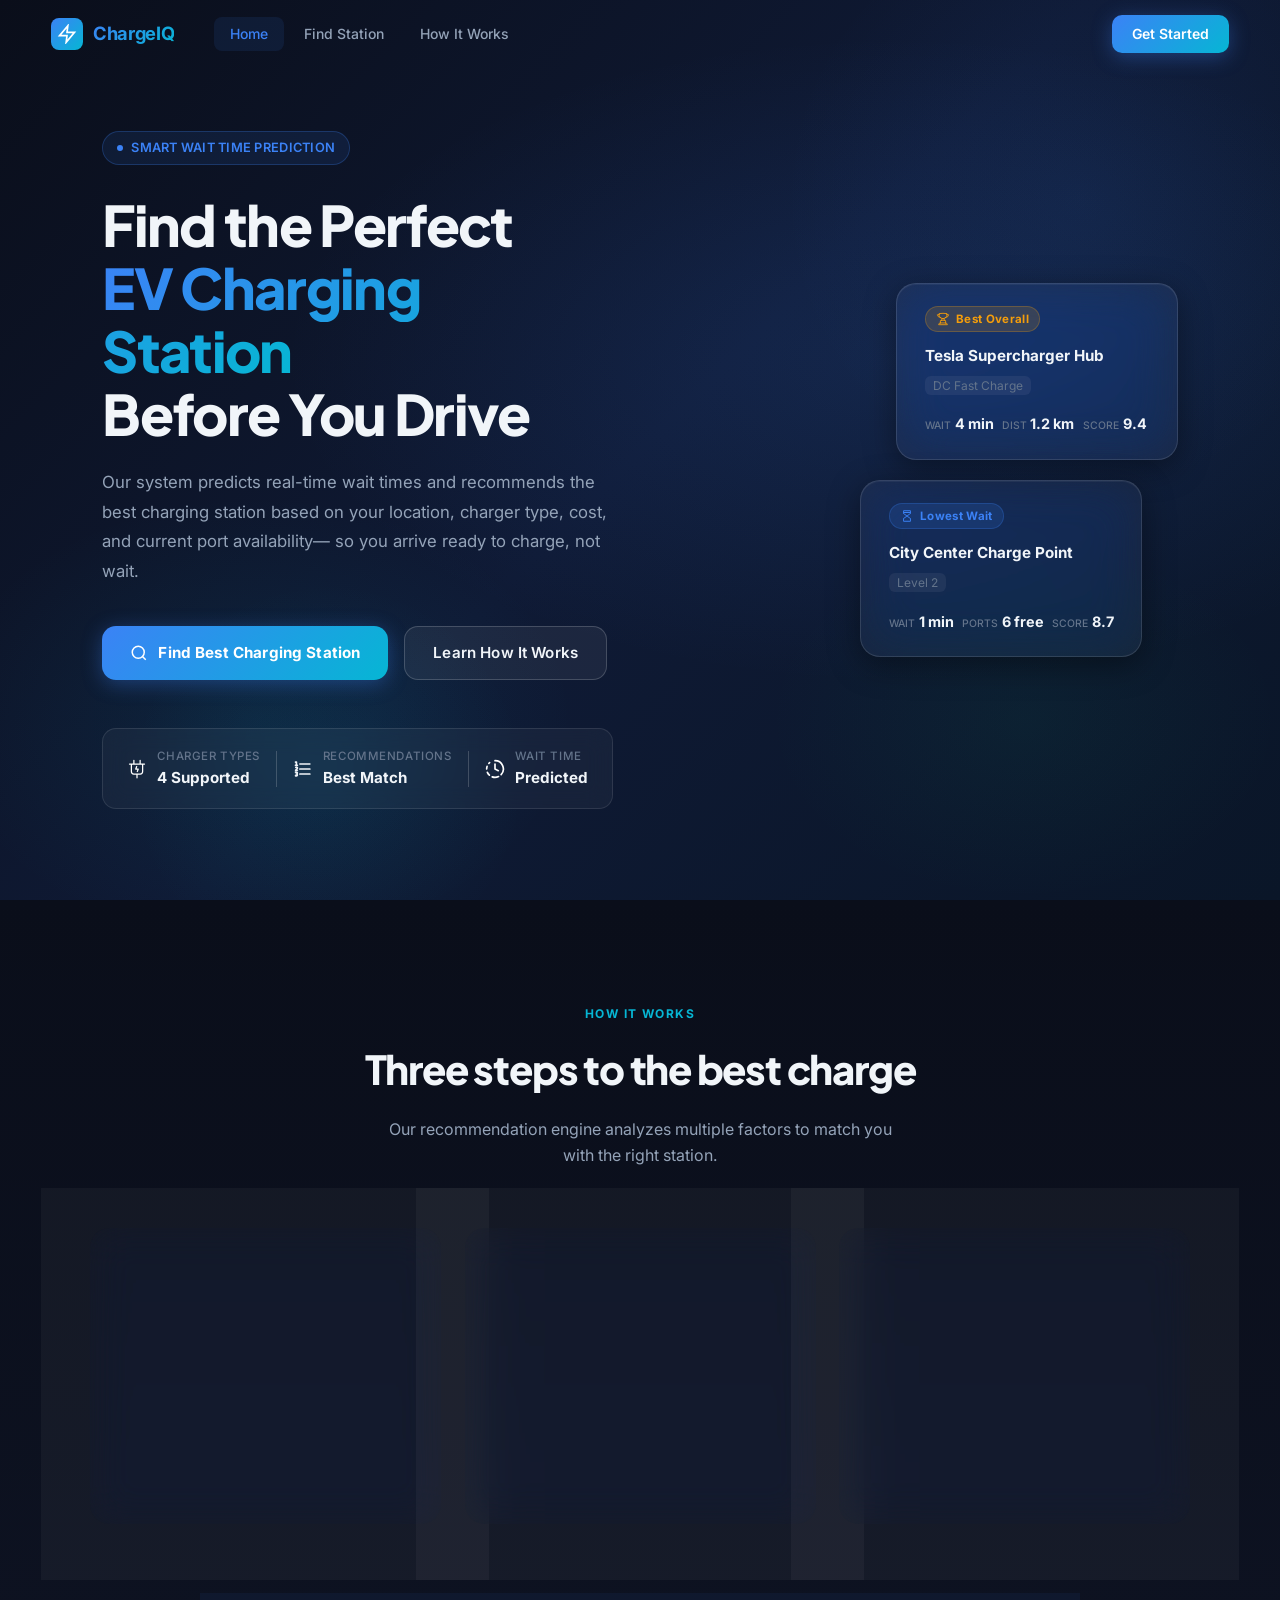
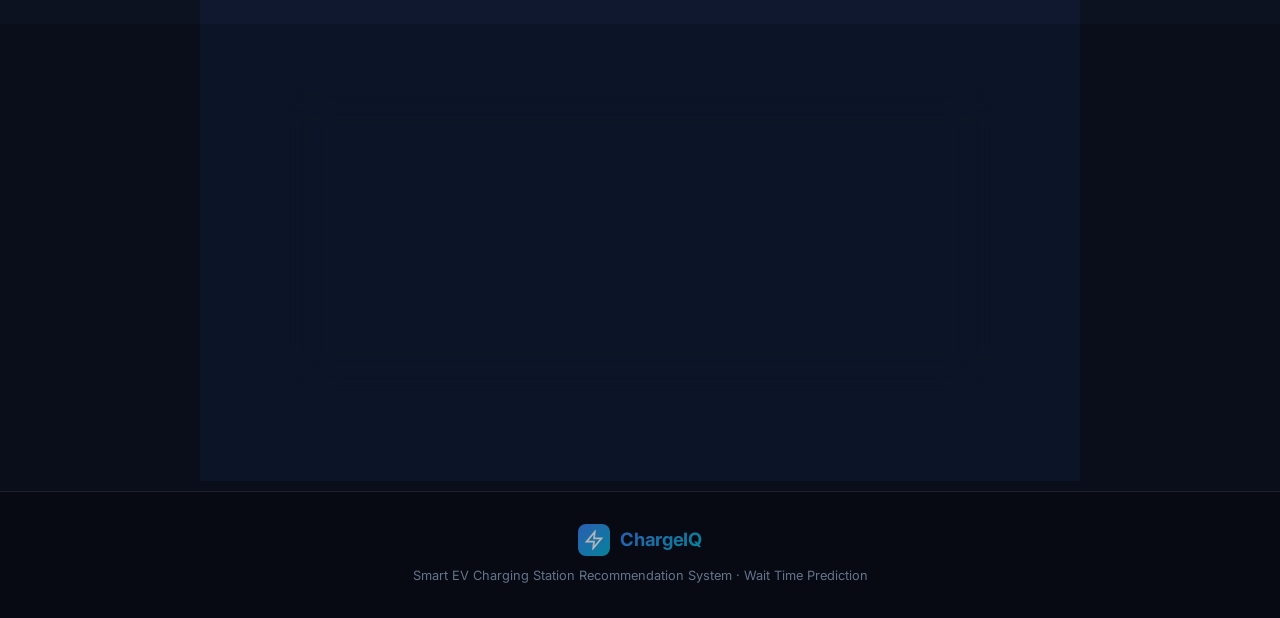
==== web_app/index.html @ c8cbd163 "Update project structure: add Glassmorphic web app, retrained model pickles, and git configuration" ====
<!DOCTYPE html>
<html lang="en">

<head>
  <meta charset="UTF-8" />
  <meta name="viewport" content="width=device-width, initial-scale=1.0" />
  <title>ChargeIQ – Smart EV Charging Station Finder</title>
  <meta name="description"
    content="Find the best EV charging stations near you with real-time wait time predictions, distance, cost, and port availability. Smart recommendations powered by machine learning." />
  <link rel="preconnect" href="https://fonts.googleapis.com" />
  <link rel="preconnect" href="https://fonts.gstatic.com" crossorigin />
  <link
    href="https://fonts.googleapis.com/css2?family=Inter:wght@300;400;500;600;700;800;900&family=Plus+Jakarta+Sans:wght@400;500;600;700;800&display=swap"
    rel="stylesheet" />
  <link rel="stylesheet" href="styles.css" />
</head>

<body class="home-body">

  <!-- Navigation -->
  <nav class="navbar" id="navbar">
    <div class="nav-container">
      <a href="index.html" class="nav-logo" id="nav-logo-home">
        <div class="logo-icon">
          <svg viewBox="0 0 24 24" fill="none" stroke="currentColor" stroke-width="2">
            <path d="M13 2L3 14h9l-1 8 10-12h-9l1-8z" />
          </svg>
        </div>
        <span class="logo-text">ChargeIQ</span>
      </a>
      <div class="nav-links">
        <a href="index.html" class="nav-link active" id="nav-home">Home</a>
        <a href="recommend.html" class="nav-link" id="nav-find">Find Station</a>
        <a href="#how-it-works" class="nav-link" id="nav-how">How It Works</a>
      </div>
      <a href="recommend.html" class="nav-cta" id="nav-cta-btn">Get Started</a>
    </div>
  </nav>

  <!-- Hero Section -->
  <section class="hero" id="hero-section">
    <div class="hero-bg-overlay"></div>
    <div class="hero-particles" id="hero-particles"></div>

    <div class="hero-content" id="hero-content">
      <div class="hero-badge" id="hero-badge">
        <span class="badge-dot"></span>
        Smart Wait Time Prediction
      </div>

      <h1 class="hero-title" id="hero-title">
        Find the Perfect<br />
        <span class="gradient-text">EV Charging Station</span><br />
        Before You Drive
      </h1>

      <p class="hero-subtitle" id="hero-subtitle">
        Our system predicts real-time wait times and recommends the best charging station
        based on your location, charger type, cost, and current port availability—
        so you arrive ready to charge, not wait.
      </p>

      <div class="hero-actions" id="hero-actions">
        <a href="recommend.html" class="btn-primary" id="hero-find-btn">
          <svg viewBox="0 0 24 24" fill="none" stroke="currentColor" stroke-width="2">
            <circle cx="11" cy="11" r="8" />
            <path d="m21 21-4.35-4.35" />
          </svg>
          Find Best Charging Station
        </a>
        <a href="#how-it-works" class="btn-secondary" id="hero-learn-btn">
          Learn How It Works
        </a>
      </div>

      <!-- Quick Stats Bar -->
      <div class="stats-bar" id="stats-bar">
        <div class="stat-item">
          <span class="stat-icon" style="display: flex; align-items: center; justify-content: center;">
            <svg xmlns="http://www.w3.org/2000/svg" width="20" height="20" fill="#ffffff" viewBox="0 0 256 256">
              <path d="M224,56H176V16a8,8,0,0,0-16,0V56H96V16a8,8,0,0,0-16,0V56H32.55C26.28,56,24,60.78,24,64a8,8,0,0,0,8,8H48v88a40,40,0,0,0,40,40h32v40a8,8,0,0,0,16,0V200h32a40,40,0,0,0,40-40V72h16a8,8,0,0,0,0-16ZM168,184H88a24,24,0,0,1-24-24V72H192v88A24,24,0,0,1,168,184Zm-17.42-60.56a8,8,0,0,1,.91,7.37l-12,32a8,8,0,0,1-15-5.62l8-21.19H112a8,8,0,0,1-7.49-10.81l12-32a8,8,0,1,1,15,5.62l-8,21.19H144A8,8,0,0,1,150.58,123.44Z"></path>
            </svg>
          </span>
          <div style="white-space: nowrap;">
            <div class="stat-label">Charger Types</div>
            <div class="stat-value">4 Supported</div>
          </div>
        </div>
        <div class="stat-divider"></div>
        <div class="stat-item">
          <span class="stat-icon" style="display: flex; align-items: center; justify-content: center;">
            <svg xmlns="http://www.w3.org/2000/svg" fill="none" viewBox="0 0 24 24" stroke-width="2" stroke="currentColor" style="width: 20px; height: 20px;">
              <path stroke-linecap="round" stroke-linejoin="round" d="M8.242 5.992h12m-12 6.003H20.24m-12 5.999h12M4.117 7.495v-3.75H2.99m1.125 3.75H2.99m1.125 0H5.24m-1.92 2.577a1.125 1.125 0 1 1 1.591 1.59l-1.83 1.83h2.16M2.99 15.745h1.125a1.125 1.125 0 0 1 0 2.25H3.74m0-.002h.375a1.125 1.125 0 0 1 0 2.25H2.99" />
            </svg>
          </span>
          <div style="white-space: nowrap;">
            <div class="stat-label">Recommendations</div>
            <div class="stat-value">Best Match</div>
          </div>
        </div>
        <div class="stat-divider"></div>
        <div class="stat-item">
          <span class="stat-icon" style="display: flex; align-items: center; justify-content: center;">
            <svg xmlns="http://www.w3.org/2000/svg" width="20" height="20" viewBox="0 0 24 24" fill="none" stroke="#ffffff" stroke-width="2" stroke-linecap="round" stroke-linejoin="round">
              <path d="M12 2a10 10 0 0 1 7.38 16.75" />
              <path d="M12 6v6l4 2" />
              <path d="M2.5 8.875a10 10 0 0 0-.5 3" />
              <path d="M2.83 16a10 10 0 0 0 2.43 3.4" />
              <path d="M4.636 5.235a10 10 0 0 1 .891-.857" />
              <path d="M8.644 21.42a10 10 0 0 0 7.631-.38" />
            </svg>
          </span>
          <div style="white-space: nowrap;">
            <div class="stat-label">Wait Time</div>
            <div class="stat-value">Predicted</div>
          </div>
        </div>
      </div>
    </div>

    <!-- Floating cards preview -->
    <div class="hero-visual" id="hero-visual">
      <div class="preview-card card-float-1" id="preview-card-1">
        <div class="preview-card-header">
          <span class="preview-badge best" style="display: inline-flex; align-items: center; gap: 6px;">
            <svg xmlns="http://www.w3.org/2000/svg" fill="none" viewBox="0 0 24 24" stroke-width="1.5" stroke="currentColor" style="width: 14px; height: 14px;">
              <path stroke-linecap="round" stroke-linejoin="round" d="M16.5 18.75h-9m9 0a3 3 0 0 1 3 3h-15a3 3 0 0 1 3-3m9 0v-3.375c0-.621-.503-1.125-1.125-1.125h-.871M7.5 18.75v-3.375c0-.621.504-1.125 1.125-1.125h.872m5.007 0H9.497m5.007 0a7.454 7.454 0 0 1-.982-3.172M9.497 14.25a7.454 7.454 0 0 0 .981-3.172M5.25 4.236c-.982.143-1.954.317-2.916.52A6.003 6.003 0 0 0 7.73 9.728M5.25 4.236V4.5c0 2.108.966 3.99 2.48 5.228M5.25 4.236V2.721C7.456 2.41 9.71 2.25 12 2.25c2.291 0 4.545.16 6.75.47v1.516M7.73 9.728a6.726 6.726 0 0 0 2.748 1.35m8.272-6.842V4.5c0 2.108-.966 3.99-2.48 5.228m2.48-5.492a46.32 46.32 0 0 1 2.916.52 6.003 6.003 0 0 1-5.395 4.972m0 0a6.726 6.726 0 0 1-2.749 1.35m0 0a6.772 6.772 0 0 1-3.044 0" />
            </svg>
            Best Overall
          </span>
        </div>
        <div class="preview-station-name">Tesla Supercharger Hub</div>
        <div class="preview-meta">
          <span class="preview-type">DC Fast Charge</span>
        </div>
        <div class="preview-stats">
          <div class="preview-stat">
            <span class="pstat-label">Wait</span>
            <span class="pstat-val">4 min</span>
          </div>
          <div class="preview-stat">
            <span class="pstat-label">Dist </span>
            <span class="pstat-val" style="white-space: nowrap;">1.2 km</span>
          </div>
          <div class="preview-stat">
            <span class="pstat-label">Score</span>
            <span class="pstat-val">9.4</span>
          </div>
        </div>
      </div>

      <div class="preview-card card-float-2" id="preview-card-2">
        <div class="preview-card-header">
          <span class="preview-badge wait" style="display: inline-flex; align-items: center; gap: 6px;">
            <svg xmlns="http://www.w3.org/2000/svg" style="width: 14px; height: 14px;" fill="currentColor" viewBox="0 0 256 256">
              <path d="M184,24H72A16,16,0,0,0,56,40V76a16.07,16.07,0,0,0,6.4,12.8L114.67,128,62.4,167.2A16.07,16.07,0,0,0,56,180v36a16,16,0,0,0,16,16H184a16,16,0,0,0,16-16V180.36a16.09,16.09,0,0,0-6.35-12.77L141.27,128l52.38-39.6A16.05,16.05,0,0,0,200,75.64V40A16,16,0,0,0,184,24Zm0,16V56H72V40Zm0,176H72V180l56-42,56,42.35Zm-56-98L72,76V72H184v3.64Z"></path>
            </svg>
            Lowest Wait
          </span>
        </div>
        <div class="preview-station-name">City Center Charge Point</div>
        <div class="preview-meta">
          <span class="preview-type">Level 2</span>
        </div>
        <div class="preview-stats">
          <div class="preview-stat">
            <span class="pstat-label">Wait</span>
            <span class="pstat-val">1 min</span>
          </div>
          <div class="preview-stat">
            <span class="pstat-label">Ports</span>
            <span class="pstat-val">6 free</span>
          </div>
          <div class="preview-stat">
            <span class="pstat-label">Score</span>
            <span class="pstat-val">8.7</span>
          </div>
        </div>
      </div>
    </div>
  </section>

  <!-- How It Works -->
  <section class="how-it-works" id="how-it-works">
    <div class="section-container">
      <div class="section-header">
        <span class="section-tag">How It Works</span>
        <h2 class="section-title">Three steps to the best charge</h2>
        <p class="section-subtitle">Our recommendation engine analyzes multiple factors to match you with the right
          station.</p>
      </div>

      <div class="steps-grid" id="steps-grid">
        <div class="step-card glass-card" id="step-1">
          <div class="step-number">01</div>
          <div class="step-icon">
            <svg viewBox="0 0 24 24" fill="none" stroke="currentColor" stroke-width="1.5">
              <path d="M21 10c0 7-9 13-9 13s-9-6-9-13a9 9 0 0 1 18 0z" />
              <circle cx="12" cy="10" r="3" />
            </svg>
          </div>
          <h3 class="step-title">Enter Your Location</h3>
          <p class="step-desc">Select your city and preferred charger type from the smart dropdown. We support all major
            EV charger standards.</p>
        </div>

        <div class="step-card glass-card" id="step-2">
          <div class="step-number">02</div>
          <div class="step-icon">
            <svg viewBox="0 0 24 24" fill="none" stroke="currentColor" stroke-width="1.5">
              <polyline points="22 12 18 12 15 21 9 3 6 12 2 12" />
            </svg>
          </div>
          <h3 class="step-title">Wait Time is Predicted</h3>
          <p class="step-desc">Our model analyzes historical patterns, current occupancy, and real-time factors to
            predict queue wait times.</p>
        </div>

        <div class="step-card glass-card" id="step-3">
          <div class="step-number">03</div>
          <div class="step-icon">
            <svg viewBox="0 0 24 24" fill="none" stroke="currentColor" stroke-width="1.5">
              <circle cx="12" cy="12" r="10" />
              <polyline points="12 6 12 12 16 14" />
            </svg>
          </div>
          <h3 class="step-title">Get Smart Recommendations</h3>
          <p class="step-desc">See ranked results by best overall, lowest wait, closest distance, and lowest cost — all
            in one glance.</p>
        </div>
      </div>
    </div>
  </section>

  <!-- CTA Section -->
  <section class="cta-section" id="cta-section">
    <div class="cta-glass" id="cta-glass">
      <h2 class="cta-title">Ready to find your charger?</h2>
      <p class="cta-subtitle">Stop guessing. Get the best station recommendation in seconds.</p>
      <a href="recommend.html" class="btn-primary large" id="cta-find-btn">
        <svg viewBox="0 0 24 24" fill="none" stroke="currentColor" stroke-width="2">
          <path d="M13 2L3 14h9l-1 8 10-12h-9l1-8z" />
        </svg>
        Find Best Charging Station
      </a>
    </div>
  </section>

  <!-- Footer -->
  <footer class="footer" id="main-footer">
    <div class="footer-inner">
      <div class="nav-logo footer-logo">
        <div class="logo-icon">
          <svg viewBox="0 0 24 24" fill="none" stroke="currentColor" stroke-width="2">
            <path d="M13 2L3 14h9l-1 8 10-12h-9l1-8z" />
          </svg>
        </div>
        <span class="logo-text">ChargeIQ</span>
      </div>
      <p class="footer-note">Smart EV Charging Station Recommendation System · Wait Time Prediction</p>
    </div>
  </footer>

  <script src="app.js"></script>
</body>

</html>
---- web_app/styles.css ----
/* ===========================
   ChargeIQ – Glassmorphism EV
   styles.css
   =========================== */

/* ── Design Tokens ─────────────────── */
:root {
  --bg-primary:    #0a0e1a;
  --bg-secondary:  #0d1221;
  --bg-card:       rgba(255,255,255,0.04);
  --bg-card-hover: rgba(255,255,255,0.07);

  --glass-border:  rgba(255,255,255,0.10);
  --glass-border-strong: rgba(255,255,255,0.18);

  --accent-blue:   #3b82f6;
  --accent-teal:   #06b6d4;
  --accent-green:  #10b981;
  --accent-gold:   #f59e0b;
  --accent-purple: #8b5cf6;

  --text-primary:   #f1f5f9;
  --text-secondary: #94a3b8;
  --text-muted:     #64748b;

  --gradient-primary: linear-gradient(135deg, #3b82f6 0%, #06b6d4 100%);
  --gradient-gold:    linear-gradient(135deg, #f59e0b 0%, #ef4444 100%);
  --gradient-teal:    linear-gradient(135deg, #06b6d4 0%, #10b981 100%);
  --gradient-green:   linear-gradient(135deg, #10b981 0%, #059669 100%);
  --gradient-hero:    linear-gradient(135deg, #0a0e1a 0%, #0f1a35 50%, #0a1628 100%);

  --radius-sm: 8px;
  --radius-md: 14px;
  --radius-lg: 20px;
  --radius-xl: 28px;

  --shadow-card: 0 8px 32px rgba(0,0,0,0.4), 0 1px 0 rgba(255,255,255,0.05) inset;
  --shadow-btn:  0 4px 20px rgba(59,130,246,0.35);
  --shadow-glow: 0 0 40px rgba(59,130,246,0.15);

  --transition: 0.25s cubic-bezier(0.4,0,0.2,1);
  --transition-slow: 0.45s cubic-bezier(0.4,0,0.2,1);
}

/* ── Reset & Base ───────────────────── */
*, *::before, *::after { box-sizing: border-box; margin: 0; padding: 0; }

html { scroll-behavior: smooth; font-size: 16px; }

body {
  font-family: 'Inter', 'Plus Jakarta Sans', system-ui, sans-serif;
  background: var(--bg-primary);
  color: var(--text-primary);
  min-height: 100vh;
  line-height: 1.6;
  overflow-x: hidden;
}

a { text-decoration: none; color: inherit; }
ul { list-style: none; }
button { font-family: inherit; cursor: pointer; border: none; background: none; }
input { font-family: inherit; }
svg { display: block; flex-shrink: 0; }

/* ── Scrollbar ─────────────────────── */
::-webkit-scrollbar { width: 6px; }
::-webkit-scrollbar-track { background: transparent; }
::-webkit-scrollbar-thumb { background: rgba(255,255,255,0.12); border-radius: 3px; }
::-webkit-scrollbar-thumb:hover { background: rgba(255,255,255,0.22); }

/* ── Glass Card ────────────────────── */
.glass-card {
  background: var(--bg-card);
  backdrop-filter: blur(20px) saturate(1.4);
  -webkit-backdrop-filter: blur(20px) saturate(1.4);
  border: 1px solid var(--glass-border);
  border-radius: var(--radius-lg);
  box-shadow: var(--shadow-card);
}

/* ── Utility ───────────────────────── */
.hidden { display: none !important; }
.gradient-text {
  background: var(--gradient-primary);
  -webkit-background-clip: text;
  -webkit-text-fill-color: transparent;
  background-clip: text;
}

/* ─────────────────────────────────────
   NAVBAR
───────────────────────────────────── */
.navbar {
  position: fixed;
  top: 0; left: 0; right: 0;
  z-index: 100;
  padding: 0 clamp(16px, 4vw, 60px);
  transition: background var(--transition), box-shadow var(--transition);
}

.navbar.scrolled,
.recommend-body .navbar {
  background: rgba(10,14,26,0.85);
  backdrop-filter: blur(20px);
  -webkit-backdrop-filter: blur(20px);
  border-bottom: 1px solid var(--glass-border);
  box-shadow: 0 2px 24px rgba(0,0,0,0.3);
}

.nav-container {
  max-width: 1600px;
  margin: 0 auto;
  height: 68px;
  display: flex;
  align-items: center;
  gap: 40px;
  width: 100%;
}

.nav-logo {
  display: flex;
  align-items: center;
  gap: 10px;
  font-weight: 700;
  font-size: 1.15rem;
  letter-spacing: -0.02em;
  flex-shrink: 0;
}

.logo-icon {
  width: 32px; height: 32px;
  background: var(--gradient-primary);
  border-radius: 8px;
  display: flex; align-items: center; justify-content: center;
  padding: 6px;
  color: #fff;
}
.logo-icon svg { width: 100%; height: 100%; }

.logo-text {
  background: var(--gradient-primary);
  -webkit-background-clip: text;
  -webkit-text-fill-color: transparent;
  background-clip: text;
}

.nav-links {
  display: flex;
  gap: 4px;
  flex: 1;
}

.nav-link {
  padding: 6px 16px;
  border-radius: 8px;
  font-size: 0.875rem;
  font-weight: 500;
  color: var(--text-secondary);
  transition: color var(--transition), background var(--transition);
}
.nav-link:hover { color: var(--text-primary); background: rgba(255,255,255,0.06); }
.nav-link.active { color: var(--accent-blue); background: rgba(59,130,246,0.1); }

.nav-cta {
  margin-left: auto;
  padding: 8px 20px;
  background: var(--gradient-primary);
  border-radius: 10px;
  font-size: 0.875rem;
  font-weight: 600;
  color: #fff;
  transition: opacity var(--transition), transform var(--transition);
  box-shadow: var(--shadow-btn);
  flex-shrink: 0;
}
.nav-cta:hover { opacity: 0.88; transform: translateY(-1px); }

/* ─────────────────────────────────────
   HERO
───────────────────────────────────── */
.hero-body { background: var(--bg-primary); }

.hero {
  position: relative;
  min-height: 100vh;
  display: flex;
  align-items: center;
  overflow: hidden;
  padding: 100px clamp(24px, 6vw, 100px) 60px;
  background: var(--gradient-hero);
  width: 100%;
}

.hero-bg-overlay {
  position: absolute;
  inset: 0;
  background:
    radial-gradient(ellipse 80% 60% at 70% 40%, rgba(59,130,246,0.12) 0%, transparent 60%),
    radial-gradient(ellipse 50% 50% at 20% 80%, rgba(6,182,212,0.08) 0%, transparent 50%),
    radial-gradient(ellipse 40% 40% at 80% 80%, rgba(16,185,129,0.06) 0%, transparent 50%);
  pointer-events: none;
}

/* Animated gradient orbs */
.hero-bg-overlay::before {
  content: '';
  position: absolute;
  width: 600px; height: 600px;
  border-radius: 50%;
  background: radial-gradient(circle, rgba(59,130,246,0.08) 0%, transparent 70%);
  top: -100px; right: -100px;
  animation: orbFloat 8s ease-in-out infinite alternate;
}
.hero-bg-overlay::after {
  content: '';
  position: absolute;
  width: 400px; height: 400px;
  border-radius: 50%;
  background: radial-gradient(circle, rgba(6,182,212,0.07) 0%, transparent 70%);
  bottom: -80px; left: 10%;
  animation: orbFloat 10s ease-in-out infinite alternate-reverse;
}

@keyframes orbFloat {
  from { transform: translate(0,0) scale(1); }
  to   { transform: translate(30px,-20px) scale(1.05); }
}

/* Particles */
.hero-particles {
  position: absolute;
  inset: 0;
  pointer-events: none;
  overflow: hidden;
}
.particle {
  position: absolute;
  border-radius: 50%;
  background: rgba(59,130,246,0.6);
  box-shadow: 0 0 12px rgba(59,130,246,0.8);
  animation: particleDrift linear infinite;
}

@keyframes particleDrift {
  0%   { transform: translateY(100vh) scale(0); opacity: 0; }
  10%  { opacity: 0.9; }
  90%  { opacity: 0.6; }
  100% { transform: translateY(-10vh) scale(1); opacity: 0; }
}

/* Hero Layout */
.hero > .hero-content {
  position: relative;
  z-index: 2;
  width: 100%;
  flex: 1;
}

/* Full viewport layout */
@media (min-width: 960px) {
  .hero {
    display: grid;
    grid-template-columns: 1fr 1fr;
    gap: clamp(40px, 5vw, 100px);
    align-items: center;
    padding: 120px clamp(48px, 8vw, 120px) 80px;
  }
  .hero > .hero-content { max-width: none; }
}

.hero-badge {
  display: inline-flex;
  align-items: center;
  gap: 8px;
  padding: 6px 14px;
  background: rgba(59,130,246,0.1);
  border: 1px solid rgba(59,130,246,0.25);
  border-radius: 100px;
  font-size: 0.8rem;
  font-weight: 600;
  color: var(--accent-blue);
  letter-spacing: 0.02em;
  margin-bottom: 28px;
  text-transform: uppercase;
}
.badge-dot {
  width: 6px; height: 6px;
  border-radius: 50%;
  background: var(--accent-blue);
  animation: pulseDot 2s ease-in-out infinite;
}
@keyframes pulseDot {
  0%,100% { opacity: 1; transform: scale(1); }
  50%      { opacity: 0.4; transform: scale(0.7); }
}

.hero-title {
  font-family: 'Plus Jakarta Sans', sans-serif;
  font-size: clamp(2.2rem, 5vw, 3.5rem);
  font-weight: 800;
  line-height: 1.12;
  letter-spacing: -0.03em;
  margin-bottom: 24px;
  color: var(--text-primary);
}

.hero-subtitle {
  font-size: 1.05rem;
  color: var(--text-secondary);
  line-height: 1.75;
  max-width: 520px;
  margin-bottom: 40px;
}

.hero-actions {
  display: flex;
  flex-wrap: wrap;
  gap: 16px;
  margin-bottom: 48px;
}

/* ── Buttons ─────────────────────── */
.btn-primary {
  display: inline-flex;
  align-items: center;
  gap: 10px;
  padding: 14px 28px;
  background: var(--gradient-primary);
  border-radius: var(--radius-md);
  font-size: 0.95rem;
  font-weight: 700;
  color: #fff;
  transition: transform var(--transition), box-shadow var(--transition), opacity var(--transition);
  box-shadow: var(--shadow-btn);
  cursor: pointer;
  border: none;
  letter-spacing: 0.01em;
}
.btn-primary svg { width: 18px; height: 18px; }
.btn-primary:hover { transform: translateY(-2px); box-shadow: 0 8px 32px rgba(59,130,246,0.45); }
.btn-primary:active { transform: translateY(0); }
.btn-primary.large { padding: 16px 36px; font-size: 1.05rem; }

.btn-secondary {
  display: inline-flex;
  align-items: center;
  gap: 10px;
  padding: 14px 28px;
  background: rgba(255,255,255,0.06);
  border: 1px solid var(--glass-border-strong);
  border-radius: var(--radius-md);
  font-size: 0.95rem;
  font-weight: 600;
  color: var(--text-primary);
  transition: background var(--transition), border-color var(--transition), transform var(--transition);
  cursor: pointer;
  letter-spacing: 0.01em;
}
.btn-secondary svg { width: 18px; height: 18px; }
.btn-secondary:hover {
  background: rgba(255,255,255,0.1);
  border-color: rgba(255,255,255,0.28);
  transform: translateY(-1px);
}

/* Stats bar */
.stats-bar {
  display: flex;
  align-items: center;
  gap: 0;
  padding: 18px 24px;
  background: rgba(255,255,255,0.04);
  border: 1px solid var(--glass-border);
  border-radius: var(--radius-md);
  backdrop-filter: blur(12px);
  max-width: fit-content;
}
.stat-item {
  display: flex;
  align-items: center;
  gap: 10px;
  flex: 1;
  padding: 0 16px;
}
.stat-item:first-child { padding-left: 0; }
.stat-item:last-child  { padding-right: 0; }
.stat-icon { font-size: 1.3rem; }
.stat-label { font-size: 0.72rem; color: var(--text-muted); font-weight: 500; text-transform: uppercase; letter-spacing: 0.05em; }
.stat-value { font-size: 0.95rem; font-weight: 700; color: var(--text-primary); }
.stat-divider { width: 1px; height: 36px; background: var(--glass-border-strong); flex-shrink: 0; }

/* Hero visual: floating preview cards */
.hero-visual {
  position: relative;
  z-index: 2;
  display: flex;
  flex-direction: column;
  align-items: flex-end;
  gap: 20px;
}

@media (max-width: 959px) {
  .hero-visual { display: none; }
}

.preview-card {
  background: rgba(255,255,255,0.05);
  backdrop-filter: blur(24px) saturate(1.6);
  -webkit-backdrop-filter: blur(24px) saturate(1.6);
  border: 1px solid rgba(255,255,255,0.12);
  border-radius: var(--radius-lg);
  padding: 22px 28px;
  width: clamp(260px, 22vw, 340px);
  box-shadow: var(--shadow-card);
}

.card-float-1 { animation: cardFloat1 5s ease-in-out infinite alternate; }
.card-float-2 { animation: cardFloat2 6s ease-in-out infinite alternate; margin-right: 36px; }

@keyframes cardFloat1 {
  from { transform: translateY(0px) rotate(-1deg); }
  to   { transform: translateY(-14px) rotate(0.5deg); }
}
@keyframes cardFloat2 {
  from { transform: translateY(0px) rotate(1deg); }
  to   { transform: translateY(-10px) rotate(-0.5deg); }
}

.preview-card-header { margin-bottom: 10px; }
.preview-badge {
  font-size: 0.72rem;
  font-weight: 700;
  padding: 3px 10px;
  border-radius: 100px;
  letter-spacing: 0.03em;
}
.preview-badge.best { background: rgba(245,158,11,0.15); color: var(--accent-gold); border: 1px solid rgba(245,158,11,0.25); }
.preview-badge.wait { background: rgba(59,130,246,0.15); color: var(--accent-blue); border: 1px solid rgba(59,130,246,0.25); }

.preview-station-name { font-size: 0.95rem; font-weight: 700; margin-bottom: 4px; }
.preview-meta { margin-bottom: 14px; }
.preview-type { font-size: 0.75rem; color: var(--text-muted); background: rgba(255,255,255,0.06); padding: 2px 8px; border-radius: 6px; }

.preview-stats { display: grid; grid-template-columns: repeat(3,1fr); gap: 8px; }
.preview-stat { text-align: center; white-space: nowrap; }
.pstat-label { font-size: 0.65rem; color: var(--text-muted); font-weight: 500; text-transform: uppercase; }
.pstat-val { font-size: 0.9rem; font-weight: 700; color: var(--text-primary); }

/* ─────────────────────────────────────
   HOW IT WORKS
───────────────────────────────────── */
.how-it-works {
  padding: 100px clamp(24px, 7vw, 120px);
  background: linear-gradient(180deg, var(--bg-primary) 0%, var(--bg-secondary) 100%);
}

.section-container { max-width: 1600px; margin: 0 auto; width: 100%; }

.section-header { text-align: center; margin-bottom: 60px; }
.section-tag {
  display: inline-block;
  font-size: 0.75rem;
  font-weight: 700;
  text-transform: uppercase;
  letter-spacing: 0.12em;
  color: var(--accent-teal);
  margin-bottom: 14px;
}
.section-title {
  font-family: 'Plus Jakarta Sans', sans-serif;
  font-size: clamp(1.75rem, 3.5vw, 2.5rem);
  font-weight: 800;
  letter-spacing: -0.03em;
  margin-bottom: 16px;
}
.section-subtitle { font-size: 1rem; color: var(--text-secondary); max-width: 520px; margin: 0 auto; }

.steps-grid {
  display: grid;
  grid-template-columns: repeat(auto-fit, minmax(280px, 1fr));
  gap: 24px;
}

.step-card {
  padding: 36px 30px;
  position: relative;
  transition: transform var(--transition), box-shadow var(--transition), border-color var(--transition);
  overflow: hidden;
}
.step-card::before {
  content: '';
  position: absolute;
  inset: 0;
  background: linear-gradient(135deg, rgba(59,130,246,0.05) 0%, transparent 60%);
  border-radius: inherit;
  opacity: 0;
  transition: opacity var(--transition);
}
.step-card:hover { transform: translateY(-6px); border-color: var(--glass-border-strong); }
.step-card:hover::before { opacity: 1; }

.step-number {
  font-size: 0.75rem;
  font-weight: 800;
  letter-spacing: 0.1em;
  color: var(--accent-blue);
  opacity: 0.5;
  margin-bottom: 20px;
}
.step-icon {
  width: 52px; height: 52px;
  background: rgba(59,130,246,0.1);
  border: 1px solid rgba(59,130,246,0.2);
  border-radius: var(--radius-md);
  display: flex; align-items: center; justify-content: center;
  color: var(--accent-blue);
  margin-bottom: 20px;
  transition: background var(--transition), border-color var(--transition);
}
.step-icon svg { width: 24px; height: 24px; }
.step-card:hover .step-icon { background: rgba(59,130,246,0.18); border-color: rgba(59,130,246,0.35); }
.step-title { font-size: 1.05rem; font-weight: 700; margin-bottom: 10px; }
.step-desc { font-size: 0.9rem; color: var(--text-secondary); line-height: 1.7; }

/* ─────────────────────────────────────
   CTA SECTION
───────────────────────────────────── */
.cta-section {
  padding: 60px clamp(24px, 7vw, 120px) 100px;
  display: flex;
  justify-content: center;
}
.cta-glass {
  max-width: 700px;
  width: 100%;
  padding: 60px 40px;
  text-align: center;
  background: rgba(59,130,246,0.06);
  border: 1px solid rgba(59,130,246,0.2);
  border-radius: var(--radius-xl);
  backdrop-filter: blur(20px);
  -webkit-backdrop-filter: blur(20px);
  box-shadow: 0 0 60px rgba(59,130,246,0.1);
  position: relative;
  overflow: hidden;
}
.cta-glass::before {
  content: '';
  position: absolute;
  top: -50%; left: 50%;
  transform: translateX(-50%);
  width: 300px; height: 300px;
  background: radial-gradient(circle, rgba(59,130,246,0.12) 0%, transparent 70%);
  pointer-events: none;
}
.cta-title {
  font-family: 'Plus Jakarta Sans', sans-serif;
  font-size: clamp(1.6rem, 3vw, 2.2rem);
  font-weight: 800;
  letter-spacing: -0.03em;
  margin-bottom: 12px;
}
.cta-subtitle { color: var(--text-secondary); margin-bottom: 32px; }

/* ─────────────────────────────────────
   FOOTER
───────────────────────────────────── */
.footer {
  border-top: 1px solid var(--glass-border);
  padding: 32px clamp(24px, 6vw, 100px);
  background: rgba(0,0,0,0.3);
}
.footer-inner {
  max-width: 1600px;
  margin: 0 auto;
  display: flex;
  flex-direction: column;
  align-items: center;
  gap: 10px;
}
.footer-logo { opacity: 0.7; }
.footer-note { font-size: 0.8rem; color: var(--text-muted); text-align: center; }

/* ─────────────────────────────────────
   RECOMMEND PAGE
───────────────────────────────────── */
.recommend-body { background: var(--bg-secondary); }

.page-banner {
  padding: 120px clamp(24px, 7vw, 120px) 48px;
  background: linear-gradient(180deg, #0a0e1a 0%, var(--bg-secondary) 100%);
  position: relative;
  overflow: hidden;
}
.page-banner::before {
  content: '';
  position: absolute;
  inset: 0;
  background:
    radial-gradient(ellipse 60% 80% at 50% 0%, rgba(59,130,246,0.09) 0%, transparent 65%);
  pointer-events: none;
}
.page-banner-content { max-width: 900px; margin: 0 auto; text-align: center; position: relative; z-index: 1; }
.page-banner-title {
  font-family: 'Plus Jakarta Sans', sans-serif;
  font-size: clamp(1.75rem, 4vw, 2.6rem);
  font-weight: 800;
  letter-spacing: -0.03em;
  margin-bottom: 14px;
}
.page-banner-subtitle { color: var(--text-secondary); font-size: 1rem; line-height: 1.7; }

.recommend-main {
  max-width: 1600px;
  margin: 0 auto;
  padding: 0 clamp(24px, 7vw, 120px) 80px;
}

/* ── Search Form ─────────────────── */
.form-section { margin-bottom: 40px; }

.form-card {
  padding: 36px 36px;
}
@media (max-width: 640px) { .form-card { padding: 24px 20px; } }

.form-card-header {
  display: flex;
  align-items: flex-start;
  gap: 16px;
  margin-bottom: 32px;
  padding-bottom: 24px;
  border-bottom: 1px solid var(--glass-border);
}
.form-card-icon {
  width: 44px; height: 44px;
  background: var(--gradient-primary);
  border-radius: var(--radius-sm);
  display: flex; align-items: center; justify-content: center;
  color: #fff;
  flex-shrink: 0;
}
.form-card-icon svg { width: 20px; height: 20px; }
.form-card-title { font-size: 1.15rem; font-weight: 700; margin-bottom: 4px; }
.form-card-sub { font-size: 0.85rem; color: var(--text-secondary); }

.form-row {
  display: grid;
  grid-template-columns: 1fr 1fr;
  gap: 24px;
  margin-bottom: 28px;
}
@media (max-width: 720px) { .form-row { grid-template-columns: 1fr; } }

.form-group { display: flex; flex-direction: column; gap: 8px; position: relative; }

.form-label {
  display: flex;
  align-items: center;
  gap: 7px;
  font-size: 0.82rem;
  font-weight: 600;
  color: var(--text-secondary);
  text-transform: uppercase;
  letter-spacing: 0.07em;
}
.form-label svg { width: 14px; height: 14px; }

/* Searchable Dropdown */
.searchable-dropdown { position: relative; }

.form-input {
  width: 100%;
  padding: 13px 44px 13px 16px;
  background: rgba(255,255,255,0.05);
  border: 1px solid var(--glass-border-strong);
  border-radius: var(--radius-md);
  color: var(--text-primary);
  font-size: 0.95rem;
  outline: none;
  transition: border-color var(--transition), background var(--transition), box-shadow var(--transition);
}
.form-input::placeholder { color: var(--text-muted); }
.form-input:focus {
  border-color: var(--accent-blue);
  background: rgba(59,130,246,0.06);
  box-shadow: 0 0 0 3px rgba(59,130,246,0.12);
}

.form-select {
  display: flex;
  align-items: center;
  justify-content: space-between;
  padding: 13px 16px;
  background: rgba(255,255,255,0.05);
  border: 1px solid var(--glass-border-strong);
  border-radius: var(--radius-md);
  cursor: pointer;
  font-size: 0.95rem;
  color: var(--text-muted);
  transition: border-color var(--transition), background var(--transition), box-shadow var(--transition);
  user-select: none;
}
.form-select.has-value { color: var(--text-primary); }
.form-select:focus, .form-select[aria-expanded="true"] {
  border-color: var(--accent-blue);
  background: rgba(59,130,246,0.06);
  box-shadow: 0 0 0 3px rgba(59,130,246,0.12);
  outline: none;
}

.dropdown-arrow {
  position: absolute;
  right: 14px;
  top: 50%;
  transform: translateY(-50%);
  width: 18px; height: 18px;
  color: var(--text-muted);
  pointer-events: none;
  transition: transform var(--transition);
}
.dropdown-arrow svg { width: 100%; height: 100%; }

/* For the select box (not input), arrow is inside flex */
.form-select .dropdown-arrow {
  position: static;
  transform: none;
  flex-shrink: 0;
}
.form-select[aria-expanded="true"] .dropdown-arrow { transform: rotate(180deg); }

/* City input arrow stays positioned */
.searchable-dropdown:has(.form-input) .dropdown-arrow {
  pointer-events: none;
}

.dropdown-list {
  position: absolute;
  top: calc(100% + 6px);
  left: 0; right: 0;
  background: rgba(13,18,33,0.97);
  border: 1px solid var(--glass-border-strong);
  border-radius: var(--radius-md);
  backdrop-filter: blur(30px);
  -webkit-backdrop-filter: blur(30px);
  box-shadow: 0 16px 40px rgba(0,0,0,0.5);
  z-index: 200;
  max-height: 280px;
  overflow-y: auto;
  display: none;
  padding: 6px;
}
.dropdown-list.open { display: block; animation: dropIn 0.18s ease; }

@keyframes dropIn {
  from { opacity: 0; transform: translateY(-8px); }
  to   { opacity: 1; transform: translateY(0); }
}

.dropdown-item {
  padding: 10px 14px;
  border-radius: 8px;
  cursor: pointer;
  font-size: 0.9rem;
  color: var(--text-secondary);
  transition: background var(--transition), color var(--transition);
  display: flex;
  align-items: center;
  gap: 10px;
}
.dropdown-item:hover, .dropdown-item.highlighted {
  background: rgba(59,130,246,0.12);
  color: var(--text-primary);
}
.dropdown-item.selected {
  background: rgba(59,130,246,0.15);
  color: var(--accent-blue);
  font-weight: 600;
}
.dropdown-item.no-results {
  color: var(--text-muted);
  cursor: default;
  justify-content: center;
}
.dropdown-item.no-results:hover { background: none; color: var(--text-muted); }

.charger-icon { font-size: 1.2rem; flex-shrink: 0; }
.charger-name { font-size: 0.9rem; font-weight: 600; color: var(--text-primary); }
.charger-desc { font-size: 0.76rem; color: var(--text-muted); margin-top: 2px; }

.form-error { font-size: 0.78rem; color: #ef4444; display: none; }
.form-group.has-error .form-error { display: block; }
.form-group.has-error .form-input,
.form-group.has-error .form-select { border-color: #ef4444; }

.form-footer { display: flex; justify-content: flex-end; }

/* ── Loading ────────────────────── */
.loading-state {
  display: flex;
  flex-direction: column;
  align-items: center;
  gap: 20px;
  padding: 60px 0;
}
.loader-ring {
  display: inline-block;
  position: relative;
  width: 60px;
  height: 60px;
}
.loader-ring div {
  box-sizing: border-box;
  display: block;
  position: absolute;
  width: 48px; height: 48px;
  margin: 6px;
  border: 4px solid transparent;
  border-top-color: var(--accent-blue);
  border-radius: 50%;
  animation: spin 0.9s cubic-bezier(0.5,0,0.5,1) infinite;
}
.loader-ring div:nth-child(1) { animation-delay: -0.3s; }
.loader-ring div:nth-child(2) { animation-delay: -0.2s; border-top-color: var(--accent-teal); }
.loader-ring div:nth-child(3) { animation-delay: -0.1s; border-top-color: var(--accent-green); }

@keyframes spin { 0% { transform: rotate(0); } 100% { transform: rotate(360deg); } }

.loading-text { color: var(--text-secondary); font-size: 0.95rem; font-weight: 500; }

/* ── Results ────────────────────── */
.results-section { animation: fadeUp 0.4s ease; }
@keyframes fadeUp {
  from { opacity: 0; transform: translateY(20px); }
  to   { opacity: 1; transform: translateY(0); }
}

.results-header {
  display: flex;
  align-items: flex-start;
  justify-content: space-between;
  gap: 20px;
  margin-bottom: 28px;
  flex-wrap: wrap;
}
.results-title {
  font-family: 'Plus Jakarta Sans', sans-serif;
  font-size: 1.5rem;
  font-weight: 800;
  letter-spacing: -0.02em;
}
.results-subtitle { font-size: 0.85rem; color: var(--text-secondary); margin-top: 4px; }

.results-meta { display: flex; align-items: center; gap: 10px; flex-wrap: wrap; }
.results-charger-badge {
  padding: 4px 12px;
  background: rgba(6,182,212,0.12);
  border: 1px solid rgba(6,182,212,0.25);
  border-radius: 100px;
  font-size: 0.78rem;
  font-weight: 700;
  color: var(--accent-teal);
}
.results-timestamp { font-size: 0.78rem; color: var(--text-muted); }

/* Results grid */
.results-grid {
  display: grid;
  grid-template-columns: repeat(2, 1fr);
  gap: 20px;
  margin-bottom: 32px;
}
@media (min-width: 1300px) { .results-grid { grid-template-columns: repeat(4, 1fr); } }
@media (max-width: 820px)  { .results-grid { grid-template-columns: 1fr; } }

/* Result Cards */
.result-card {
  padding: 0;
  overflow: hidden;
  transition: transform var(--transition), box-shadow var(--transition), border-color var(--transition);
  position: relative;
  display: flex;
  flex-direction: column;
  background: rgba(15, 23, 42, 0.6);
  border: 1px solid rgba(255, 255, 255, 0.05);
}
.result-card::before {
  content: '';
  position: absolute;
  top: 0; left: 0; right: 0;
  height: 3px;
  border-radius: 20px 20px 0 0;
}
.rank-gold::before  { background: var(--gradient-gold); }
.rank-blue::before  { background: var(--gradient-primary); }
.rank-teal::before  { background: var(--gradient-teal); }
.rank-green::before { background: var(--gradient-green); }

.result-card:hover { transform: translateY(-4px); box-shadow: 0 20px 40px rgba(0,0,0,0.6); border-color: rgba(255, 255, 255, 0.15); }

.card-rank-badge {
  padding: 6px 14px;
  font-size: 0.75rem;
  font-weight: 800;
  letter-spacing: 0.05em;
  text-transform: uppercase;
  border-radius: 20px;
  width: fit-content;
  margin-bottom: 16px;
  border: 1px solid rgba(255, 255, 255, 0.1);
}
.card-rank-badge.gold  { background: rgba(245,158,11,0.08); color: var(--accent-gold); }
.card-rank-badge.blue  { background: rgba(59,130,246,0.08); color: var(--accent-blue); }
.card-rank-badge.teal  { background: rgba(6,182,212,0.08);  color: var(--accent-teal); }
.card-rank-badge.green { background: rgba(16,185,129,0.08); color: var(--accent-green); }

.card-body { 
  padding: 20px 22px 22px; 
  display: flex;
  flex-direction: column;
  flex-grow: 1;
}

.card-station-name {
  font-size: 1.25rem;
  font-weight: 800;
  letter-spacing: -0.01em;
  margin-bottom: 8px;
  line-height: 1.3;
  min-height: 2.6em;
  display: -webkit-box;
  -webkit-line-clamp: 2;
  -webkit-box-orient: vertical;
  overflow: hidden;
}
.card-charger-tag {
  display: inline-block;
  font-size: 0.75rem;
  font-weight: 600;
  padding: 3px 10px;
  background: rgba(255,255,255,0.07);
  border: 1px solid var(--glass-border);
  border-radius: 6px;
  color: var(--text-secondary);
  margin-bottom: 18px;
}

.card-metrics {
  display: flex;
  flex-direction: column;
  gap: 0;
  margin-bottom: 24px;
}

.metric-item {
  display: flex;
  align-items: center;
  gap: 12px;
  padding: 14px 4px;
  border-bottom: 1px solid rgba(255,255,255,0.04);
}
.metric-item:last-child {
  border-bottom: none;
}
.metric-icon {
  font-size: 1.1rem;
  width: 28px;
  height: 28px;
  display: flex; align-items: center; justify-content: center;
  flex-shrink: 0;
}
.metric-label {
  font-size: 0.7rem;
  color: var(--text-muted);
  font-weight: 500;
  text-transform: uppercase;
  letter-spacing: 0.05em;
  margin-bottom: 3px;
}
.metric-value {
  font-size: 1.05rem;
  font-weight: 800;
  color: var(--text-primary);
  margin-left: auto;
}

/* Score row */
.card-score-row {
  display: flex;
  flex-direction: column;
  gap: 8px;
  margin-top: auto;
}
.score-label {
  font-size: 0.73rem;
  font-weight: 600;
  text-transform: uppercase;
  letter-spacing: 0.06em;
  color: var(--text-muted);
}
.score-bar-wrap { display: flex; align-items: center; gap: 10px; }
.score-bar {
  flex: 1;
  height: 6px;
  background: rgba(255,255,255,0.07);
  border-radius: 100px;
  overflow: hidden;
}
.score-fill {
  height: 100%;
  border-radius: 100px;
  background: var(--gradient-gold);
  transition: width 0.8s cubic-bezier(0.4, 0, 0.2, 1);
  width: 0%;
}
.score-fill.blue-fill  { background: var(--gradient-primary); }
.score-fill.teal-fill  { background: var(--gradient-teal); }
.score-fill.green-fill { background: var(--gradient-green); }
.score-num {
  font-size: 1rem;
  font-weight: 800;
  color: var(--text-primary);
  min-width: 32px;
  text-align: right;
}

/* New search row */
.new-search-row { display: flex; justify-content: center; }

/* Empty state */
.empty-state {
  text-align: center;
  padding: 80px 24px;
}
.empty-icon { font-size: 3rem; margin-bottom: 20px; }
.empty-title { font-size: 1.25rem; font-weight: 700; margin-bottom: 10px; }
.empty-desc { color: var(--text-secondary); margin-bottom: 28px; max-width: 400px; margin-left: auto; margin-right: auto; }

/* ─────────────────────────────────────
   RESPONSIVE
───────────────────────────────────── */
@media (max-width: 600px) {
  .hero-title { font-size: 2rem; }
  .hero-actions { flex-direction: column; }
  .stats-bar { flex-direction: column; gap: 14px; padding: 16px; }
  .stat-divider { width: 100%; height: 1px; }
  .stat-item { padding: 0; width: 100%; }
  .steps-grid { grid-template-columns: 1fr; }
  .nav-links { display: none; }
  .nav-cta { display: none; }
}

@media (max-width: 480px) {
  .card-metrics { grid-template-columns: 1fr; }
  .results-header { flex-direction: column; }
}
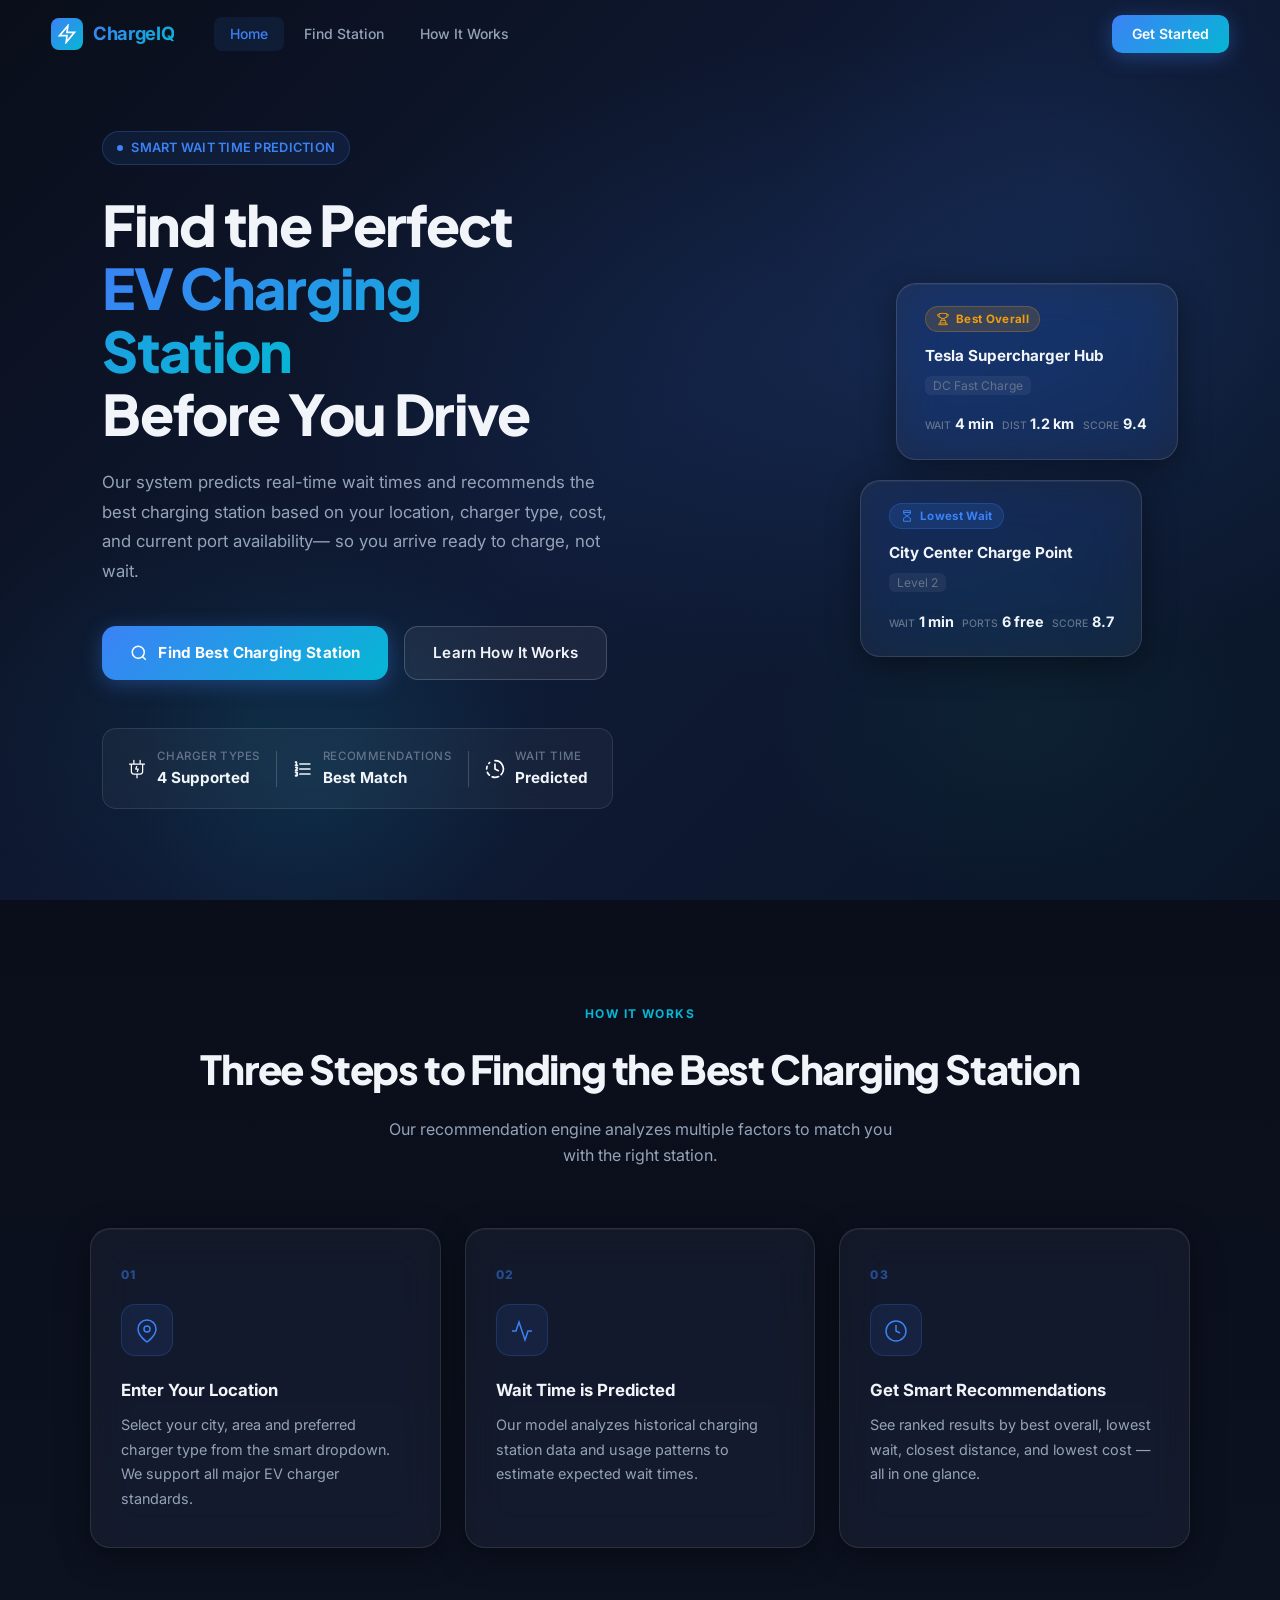
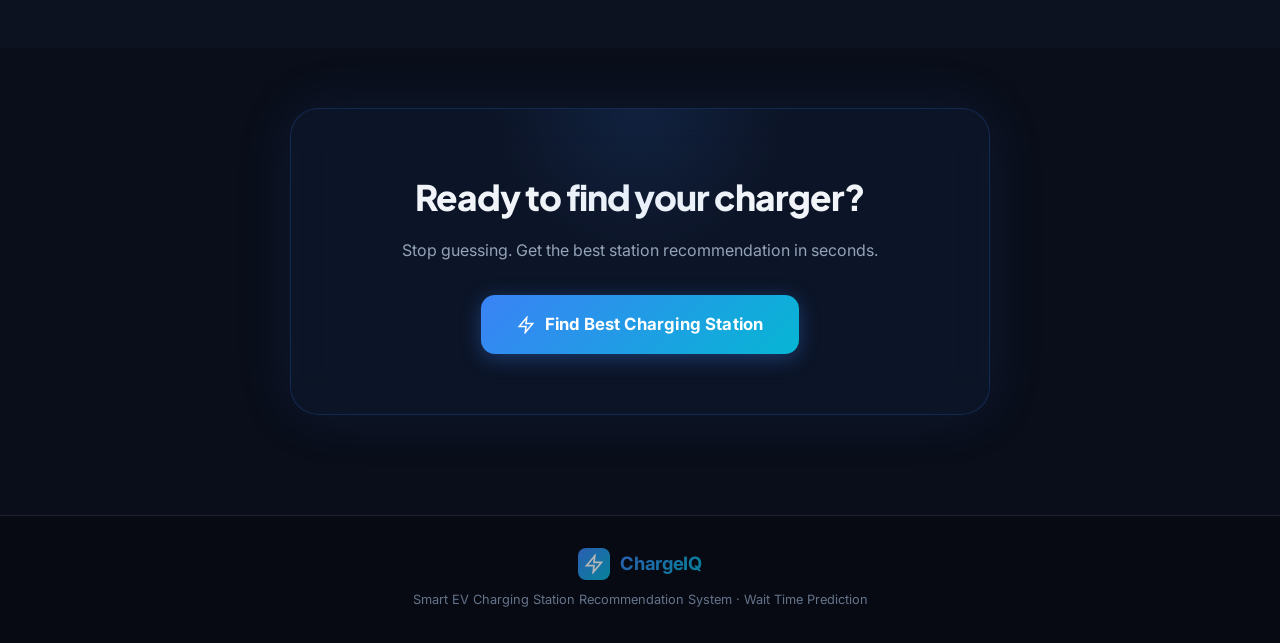
==== commit 47e5f81c: "Update index.html copy and format SVG paths" ====
--- a/web_app/index.html
+++ b/web_app/index.html
@@ -78,7 +78,9 @@
         <div class="stat-item">
           <span class="stat-icon" style="display: flex; align-items: center; justify-content: center;">
             <svg xmlns="http://www.w3.org/2000/svg" width="20" height="20" fill="#ffffff" viewBox="0 0 256 256">
-              <path d="M224,56H176V16a8,8,0,0,0-16,0V56H96V16a8,8,0,0,0-16,0V56H32.55C26.28,56,24,60.78,24,64a8,8,0,0,0,8,8H48v88a40,40,0,0,0,40,40h32v40a8,8,0,0,0,16,0V200h32a40,40,0,0,0,40-40V72h16a8,8,0,0,0,0-16ZM168,184H88a24,24,0,0,1-24-24V72H192v88A24,24,0,0,1,168,184Zm-17.42-60.56a8,8,0,0,1,.91,7.37l-12,32a8,8,0,0,1-15-5.62l8-21.19H112a8,8,0,0,1-7.49-10.81l12-32a8,8,0,1,1,15,5.62l-8,21.19H144A8,8,0,0,1,150.58,123.44Z"></path>
+              <path
+                d="M224,56H176V16a8,8,0,0,0-16,0V56H96V16a8,8,0,0,0-16,0V56H32.55C26.28,56,24,60.78,24,64a8,8,0,0,0,8,8H48v88a40,40,0,0,0,40,40h32v40a8,8,0,0,0,16,0V200h32a40,40,0,0,0,40-40V72h16a8,8,0,0,0,0-16ZM168,184H88a24,24,0,0,1-24-24V72H192v88A24,24,0,0,1,168,184Zm-17.42-60.56a8,8,0,0,1,.91,7.37l-12,32a8,8,0,0,1-15-5.62l8-21.19H112a8,8,0,0,1-7.49-10.81l12-32a8,8,0,1,1,15,5.62l-8,21.19H144A8,8,0,0,1,150.58,123.44Z">
+              </path>
             </svg>
           </span>
           <div style="white-space: nowrap;">
@@ -89,8 +91,10 @@
         <div class="stat-divider"></div>
         <div class="stat-item">
           <span class="stat-icon" style="display: flex; align-items: center; justify-content: center;">
-            <svg xmlns="http://www.w3.org/2000/svg" fill="none" viewBox="0 0 24 24" stroke-width="2" stroke="currentColor" style="width: 20px; height: 20px;">
-              <path stroke-linecap="round" stroke-linejoin="round" d="M8.242 5.992h12m-12 6.003H20.24m-12 5.999h12M4.117 7.495v-3.75H2.99m1.125 3.75H2.99m1.125 0H5.24m-1.92 2.577a1.125 1.125 0 1 1 1.591 1.59l-1.83 1.83h2.16M2.99 15.745h1.125a1.125 1.125 0 0 1 0 2.25H3.74m0-.002h.375a1.125 1.125 0 0 1 0 2.25H2.99" />
+            <svg xmlns="http://www.w3.org/2000/svg" fill="none" viewBox="0 0 24 24" stroke-width="2"
+              stroke="currentColor" style="width: 20px; height: 20px;">
+              <path stroke-linecap="round" stroke-linejoin="round"
+                d="M8.242 5.992h12m-12 6.003H20.24m-12 5.999h12M4.117 7.495v-3.75H2.99m1.125 3.75H2.99m1.125 0H5.24m-1.92 2.577a1.125 1.125 0 1 1 1.591 1.59l-1.83 1.83h2.16M2.99 15.745h1.125a1.125 1.125 0 0 1 0 2.25H3.74m0-.002h.375a1.125 1.125 0 0 1 0 2.25H2.99" />
             </svg>
           </span>
           <div style="white-space: nowrap;">
@@ -101,7 +105,8 @@
         <div class="stat-divider"></div>
         <div class="stat-item">
           <span class="stat-icon" style="display: flex; align-items: center; justify-content: center;">
-            <svg xmlns="http://www.w3.org/2000/svg" width="20" height="20" viewBox="0 0 24 24" fill="none" stroke="#ffffff" stroke-width="2" stroke-linecap="round" stroke-linejoin="round">
+            <svg xmlns="http://www.w3.org/2000/svg" width="20" height="20" viewBox="0 0 24 24" fill="none"
+              stroke="#ffffff" stroke-width="2" stroke-linecap="round" stroke-linejoin="round">
               <path d="M12 2a10 10 0 0 1 7.38 16.75" />
               <path d="M12 6v6l4 2" />
               <path d="M2.5 8.875a10 10 0 0 0-.5 3" />
@@ -123,8 +128,10 @@
       <div class="preview-card card-float-1" id="preview-card-1">
         <div class="preview-card-header">
           <span class="preview-badge best" style="display: inline-flex; align-items: center; gap: 6px;">
-            <svg xmlns="http://www.w3.org/2000/svg" fill="none" viewBox="0 0 24 24" stroke-width="1.5" stroke="currentColor" style="width: 14px; height: 14px;">
-              <path stroke-linecap="round" stroke-linejoin="round" d="M16.5 18.75h-9m9 0a3 3 0 0 1 3 3h-15a3 3 0 0 1 3-3m9 0v-3.375c0-.621-.503-1.125-1.125-1.125h-.871M7.5 18.75v-3.375c0-.621.504-1.125 1.125-1.125h.872m5.007 0H9.497m5.007 0a7.454 7.454 0 0 1-.982-3.172M9.497 14.25a7.454 7.454 0 0 0 .981-3.172M5.25 4.236c-.982.143-1.954.317-2.916.52A6.003 6.003 0 0 0 7.73 9.728M5.25 4.236V4.5c0 2.108.966 3.99 2.48 5.228M5.25 4.236V2.721C7.456 2.41 9.71 2.25 12 2.25c2.291 0 4.545.16 6.75.47v1.516M7.73 9.728a6.726 6.726 0 0 0 2.748 1.35m8.272-6.842V4.5c0 2.108-.966 3.99-2.48 5.228m2.48-5.492a46.32 46.32 0 0 1 2.916.52 6.003 6.003 0 0 1-5.395 4.972m0 0a6.726 6.726 0 0 1-2.749 1.35m0 0a6.772 6.772 0 0 1-3.044 0" />
+            <svg xmlns="http://www.w3.org/2000/svg" fill="none" viewBox="0 0 24 24" stroke-width="1.5"
+              stroke="currentColor" style="width: 14px; height: 14px;">
+              <path stroke-linecap="round" stroke-linejoin="round"
+                d="M16.5 18.75h-9m9 0a3 3 0 0 1 3 3h-15a3 3 0 0 1 3-3m9 0v-3.375c0-.621-.503-1.125-1.125-1.125h-.871M7.5 18.75v-3.375c0-.621.504-1.125 1.125-1.125h.872m5.007 0H9.497m5.007 0a7.454 7.454 0 0 1-.982-3.172M9.497 14.25a7.454 7.454 0 0 0 .981-3.172M5.25 4.236c-.982.143-1.954.317-2.916.52A6.003 6.003 0 0 0 7.73 9.728M5.25 4.236V4.5c0 2.108.966 3.99 2.48 5.228M5.25 4.236V2.721C7.456 2.41 9.71 2.25 12 2.25c2.291 0 4.545.16 6.75.47v1.516M7.73 9.728a6.726 6.726 0 0 0 2.748 1.35m8.272-6.842V4.5c0 2.108-.966 3.99-2.48 5.228m2.48-5.492a46.32 46.32 0 0 1 2.916.52 6.003 6.003 0 0 1-5.395 4.972m0 0a6.726 6.726 0 0 1-2.749 1.35m0 0a6.772 6.772 0 0 1-3.044 0" />
             </svg>
             Best Overall
           </span>
@@ -152,8 +159,11 @@
       <div class="preview-card card-float-2" id="preview-card-2">
         <div class="preview-card-header">
           <span class="preview-badge wait" style="display: inline-flex; align-items: center; gap: 6px;">
-            <svg xmlns="http://www.w3.org/2000/svg" style="width: 14px; height: 14px;" fill="currentColor" viewBox="0 0 256 256">
-              <path d="M184,24H72A16,16,0,0,0,56,40V76a16.07,16.07,0,0,0,6.4,12.8L114.67,128,62.4,167.2A16.07,16.07,0,0,0,56,180v36a16,16,0,0,0,16,16H184a16,16,0,0,0,16-16V180.36a16.09,16.09,0,0,0-6.35-12.77L141.27,128l52.38-39.6A16.05,16.05,0,0,0,200,75.64V40A16,16,0,0,0,184,24Zm0,16V56H72V40Zm0,176H72V180l56-42,56,42.35Zm-56-98L72,76V72H184v3.64Z"></path>
+            <svg xmlns="http://www.w3.org/2000/svg" style="width: 14px; height: 14px;" fill="currentColor"
+              viewBox="0 0 256 256">
+              <path
+                d="M184,24H72A16,16,0,0,0,56,40V76a16.07,16.07,0,0,0,6.4,12.8L114.67,128,62.4,167.2A16.07,16.07,0,0,0,56,180v36a16,16,0,0,0,16,16H184a16,16,0,0,0,16-16V180.36a16.09,16.09,0,0,0-6.35-12.77L141.27,128l52.38-39.6A16.05,16.05,0,0,0,200,75.64V40A16,16,0,0,0,184,24Zm0,16V56H72V40Zm0,176H72V180l56-42,56,42.35Zm-56-98L72,76V72H184v3.64Z">
+              </path>
             </svg>
             Lowest Wait
           </span>
@@ -185,7 +195,7 @@
     <div class="section-container">
       <div class="section-header">
         <span class="section-tag">How It Works</span>
-        <h2 class="section-title">Three steps to the best charge</h2>
+        <h2 class="section-title">Three Steps to Finding the Best Charging Station</h2>
         <p class="section-subtitle">Our recommendation engine analyzes multiple factors to match you with the right
           station.</p>
       </div>
@@ -200,7 +210,8 @@
             </svg>
           </div>
           <h3 class="step-title">Enter Your Location</h3>
-          <p class="step-desc">Select your city and preferred charger type from the smart dropdown. We support all major
+          <p class="step-desc">Select your city, area and preferred charger type from the smart dropdown. We support all
+            major
             EV charger standards.</p>
         </div>
 
@@ -212,8 +223,8 @@
             </svg>
           </div>
           <h3 class="step-title">Wait Time is Predicted</h3>
-          <p class="step-desc">Our model analyzes historical patterns, current occupancy, and real-time factors to
-            predict queue wait times.</p>
+          <p class="step-desc">Our model analyzes historical charging station data and usage patterns to estimate
+            expected wait times.</p>
         </div>
 
         <div class="step-card glass-card" id="step-3">
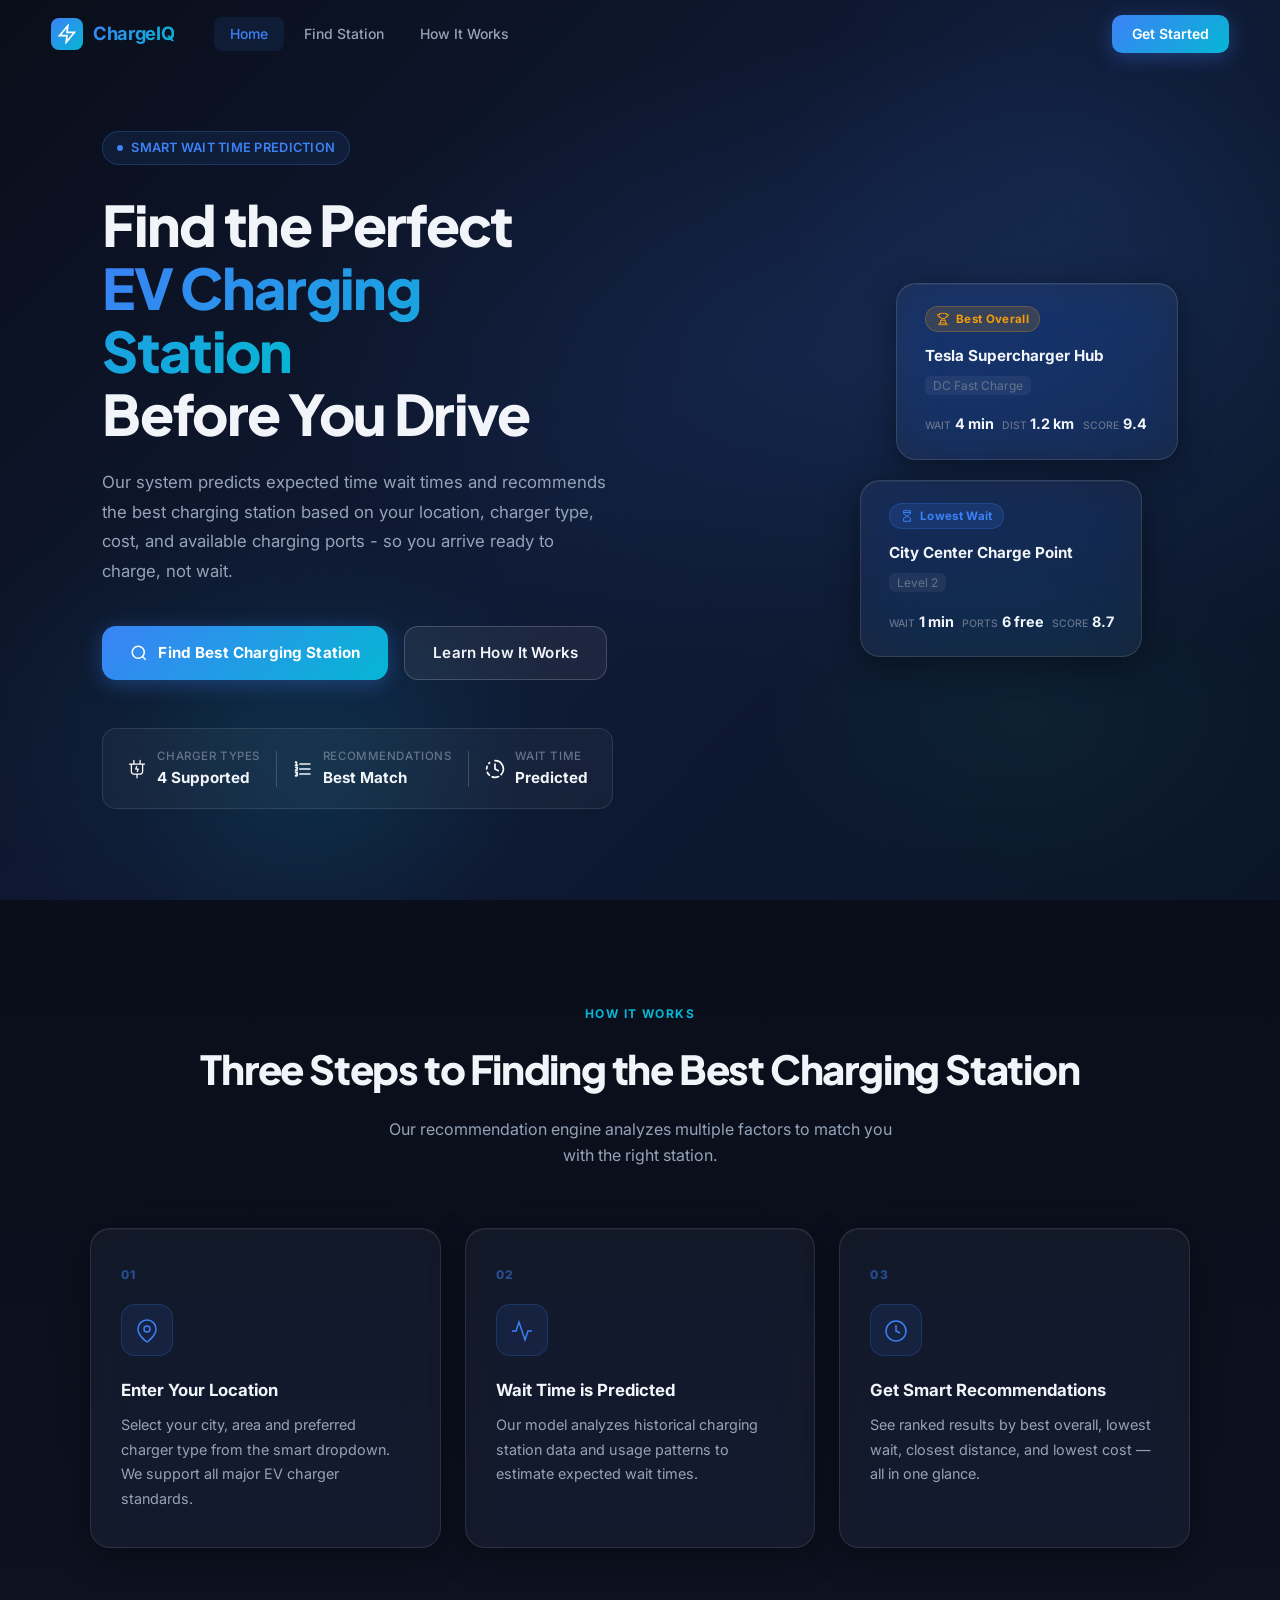
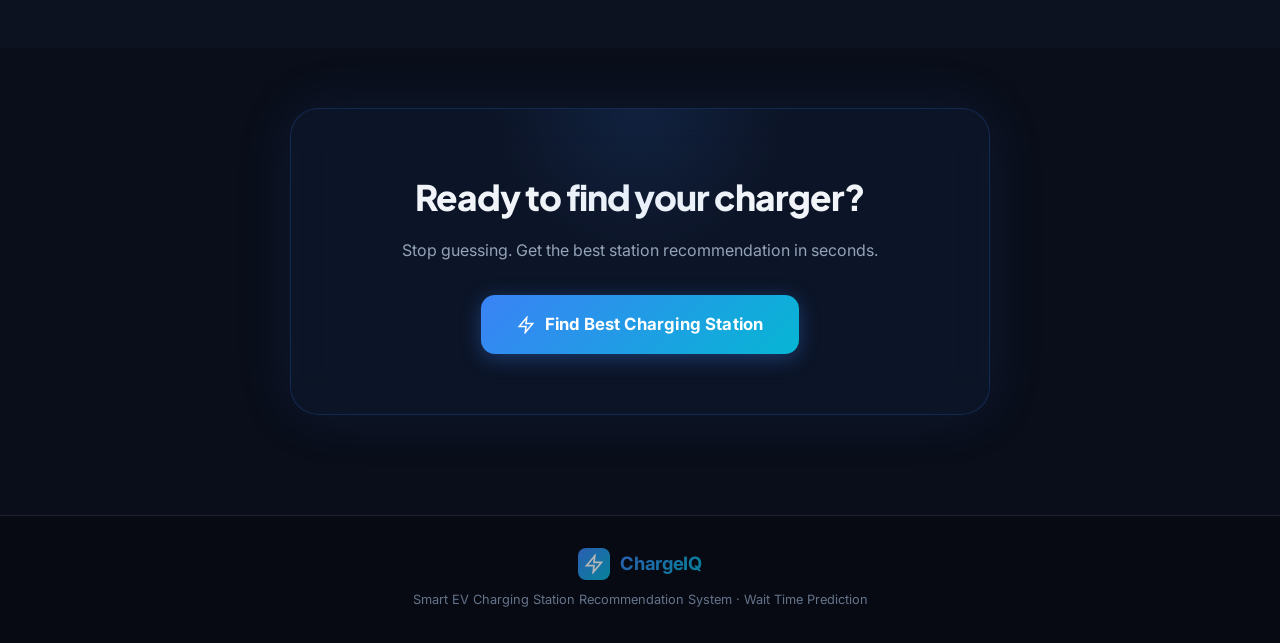
==== commit 61a44ff1: "Changed loader anims" ====
--- a/web_app/index.html
+++ b/web_app/index.html
@@ -6,7 +6,7 @@
   <meta name="viewport" content="width=device-width, initial-scale=1.0" />
   <title>ChargeIQ – Smart EV Charging Station Finder</title>
   <meta name="description"
-    content="Find the best EV charging stations near you with real-time wait time predictions, distance, cost, and port availability. Smart recommendations powered by machine learning." />
+    content="Find the best EV charging stations near you with expected wait time predictions, distance, cost, and available charging ports. Smart recommendations powered by machine learning." />
   <link rel="preconnect" href="https://fonts.googleapis.com" />
   <link rel="preconnect" href="https://fonts.gstatic.com" crossorigin />
   <link
@@ -55,8 +55,8 @@
       </h1>
 
       <p class="hero-subtitle" id="hero-subtitle">
-        Our system predicts real-time wait times and recommends the best charging station
-        based on your location, charger type, cost, and current port availability—
+        Our system predicts expected time wait times and recommends the best charging station
+        based on your location, charger type, cost, and available charging ports -
         so you arrive ready to charge, not wait.
       </p>
 
--- a/web_app/styles.css
+++ b/web_app/styles.css
@@ -5,47 +5,56 @@
 
 /* ── Design Tokens ─────────────────── */
 :root {
-  --bg-primary:    #0a0e1a;
-  --bg-secondary:  #0d1221;
-  --bg-card:       rgba(255,255,255,0.04);
-  --bg-card-hover: rgba(255,255,255,0.07);
-
-  --glass-border:  rgba(255,255,255,0.10);
-  --glass-border-strong: rgba(255,255,255,0.18);
-
-  --accent-blue:   #3b82f6;
-  --accent-teal:   #06b6d4;
-  --accent-green:  #10b981;
-  --accent-gold:   #f59e0b;
+  --bg-primary: #0a0e1a;
+  --bg-secondary: #0d1221;
+  --bg-card: rgba(255, 255, 255, 0.04);
+  --bg-card-hover: rgba(255, 255, 255, 0.07);
+
+  --glass-border: rgba(255, 255, 255, 0.10);
+  --glass-border-strong: rgba(255, 255, 255, 0.18);
+
+  --accent-blue: #3b82f6;
+  --accent-teal: #06b6d4;
+  --accent-green: #10b981;
+  --accent-gold: #f59e0b;
   --accent-purple: #8b5cf6;
 
-  --text-primary:   #f1f5f9;
+  --text-primary: #f1f5f9;
   --text-secondary: #94a3b8;
-  --text-muted:     #64748b;
+  --text-muted: #64748b;
 
   --gradient-primary: linear-gradient(135deg, #3b82f6 0%, #06b6d4 100%);
-  --gradient-gold:    linear-gradient(135deg, #f59e0b 0%, #ef4444 100%);
-  --gradient-teal:    linear-gradient(135deg, #06b6d4 0%, #10b981 100%);
-  --gradient-green:   linear-gradient(135deg, #10b981 0%, #059669 100%);
-  --gradient-hero:    linear-gradient(135deg, #0a0e1a 0%, #0f1a35 50%, #0a1628 100%);
+  --gradient-gold: linear-gradient(135deg, #f59e0b 0%, #ef4444 100%);
+  --gradient-teal: linear-gradient(135deg, #06b6d4 0%, #10b981 100%);
+  --gradient-green: linear-gradient(135deg, #10b981 0%, #059669 100%);
+  --gradient-hero: linear-gradient(135deg, #0a0e1a 0%, #0f1a35 50%, #0a1628 100%);
 
   --radius-sm: 8px;
   --radius-md: 14px;
   --radius-lg: 20px;
   --radius-xl: 28px;
 
-  --shadow-card: 0 8px 32px rgba(0,0,0,0.4), 0 1px 0 rgba(255,255,255,0.05) inset;
-  --shadow-btn:  0 4px 20px rgba(59,130,246,0.35);
-  --shadow-glow: 0 0 40px rgba(59,130,246,0.15);
-
-  --transition: 0.25s cubic-bezier(0.4,0,0.2,1);
-  --transition-slow: 0.45s cubic-bezier(0.4,0,0.2,1);
+  --shadow-card: 0 8px 32px rgba(0, 0, 0, 0.4), 0 1px 0 rgba(255, 255, 255, 0.05) inset;
+  --shadow-btn: 0 4px 20px rgba(59, 130, 246, 0.35);
+  --shadow-glow: 0 0 40px rgba(59, 130, 246, 0.15);
+
+  --transition: 0.25s cubic-bezier(0.4, 0, 0.2, 1);
+  --transition-slow: 0.45s cubic-bezier(0.4, 0, 0.2, 1);
 }
 
 /* ── Reset & Base ───────────────────── */
-*, *::before, *::after { box-sizing: border-box; margin: 0; padding: 0; }
-
-html { scroll-behavior: smooth; font-size: 16px; }
+*,
+*::before,
+*::after {
+  box-sizing: border-box;
+  margin: 0;
+  padding: 0;
+}
+
+html {
+  scroll-behavior: smooth;
+  font-size: 16px;
+}
 
 body {
   font-family: 'Inter', 'Plus Jakarta Sans', system-ui, sans-serif;
@@ -56,17 +65,48 @@
   overflow-x: hidden;
 }
 
-a { text-decoration: none; color: inherit; }
-ul { list-style: none; }
-button { font-family: inherit; cursor: pointer; border: none; background: none; }
-input { font-family: inherit; }
-svg { display: block; flex-shrink: 0; }
+a {
+  text-decoration: none;
+  color: inherit;
+}
+
+ul {
+  list-style: none;
+}
+
+button {
+  font-family: inherit;
+  cursor: pointer;
+  border: none;
+  background: none;
+}
+
+input {
+  font-family: inherit;
+}
+
+svg {
+  display: block;
+  flex-shrink: 0;
+}
 
 /* ── Scrollbar ─────────────────────── */
-::-webkit-scrollbar { width: 6px; }
-::-webkit-scrollbar-track { background: transparent; }
-::-webkit-scrollbar-thumb { background: rgba(255,255,255,0.12); border-radius: 3px; }
-::-webkit-scrollbar-thumb:hover { background: rgba(255,255,255,0.22); }
+::-webkit-scrollbar {
+  width: 6px;
+}
+
+::-webkit-scrollbar-track {
+  background: transparent;
+}
+
+::-webkit-scrollbar-thumb {
+  background: rgba(255, 255, 255, 0.12);
+  border-radius: 3px;
+}
+
+::-webkit-scrollbar-thumb:hover {
+  background: rgba(255, 255, 255, 0.22);
+}
 
 /* ── Glass Card ────────────────────── */
 .glass-card {
@@ -79,7 +119,10 @@
 }
 
 /* ── Utility ───────────────────────── */
-.hidden { display: none !important; }
+.hidden {
+  display: none !important;
+}
+
 .gradient-text {
   background: var(--gradient-primary);
   -webkit-background-clip: text;
@@ -92,7 +135,9 @@
 ───────────────────────────────────── */
 .navbar {
   position: fixed;
-  top: 0; left: 0; right: 0;
+  top: 0;
+  left: 0;
+  right: 0;
   z-index: 100;
   padding: 0 clamp(16px, 4vw, 60px);
   transition: background var(--transition), box-shadow var(--transition);
@@ -100,11 +145,11 @@
 
 .navbar.scrolled,
 .recommend-body .navbar {
-  background: rgba(10,14,26,0.85);
+  background: rgba(10, 14, 26, 0.85);
   backdrop-filter: blur(20px);
   -webkit-backdrop-filter: blur(20px);
   border-bottom: 1px solid var(--glass-border);
-  box-shadow: 0 2px 24px rgba(0,0,0,0.3);
+  box-shadow: 0 2px 24px rgba(0, 0, 0, 0.3);
 }
 
 .nav-container {
@@ -128,14 +173,21 @@
 }
 
 .logo-icon {
-  width: 32px; height: 32px;
+  width: 32px;
+  height: 32px;
   background: var(--gradient-primary);
   border-radius: 8px;
-  display: flex; align-items: center; justify-content: center;
+  display: flex;
+  align-items: center;
+  justify-content: center;
   padding: 6px;
   color: #fff;
 }
-.logo-icon svg { width: 100%; height: 100%; }
+
+.logo-icon svg {
+  width: 100%;
+  height: 100%;
+}
 
 .logo-text {
   background: var(--gradient-primary);
@@ -158,8 +210,16 @@
   color: var(--text-secondary);
   transition: color var(--transition), background var(--transition);
 }
-.nav-link:hover { color: var(--text-primary); background: rgba(255,255,255,0.06); }
-.nav-link.active { color: var(--accent-blue); background: rgba(59,130,246,0.1); }
+
+.nav-link:hover {
+  color: var(--text-primary);
+  background: rgba(255, 255, 255, 0.06);
+}
+
+.nav-link.active {
+  color: var(--accent-blue);
+  background: rgba(59, 130, 246, 0.1);
+}
 
 .nav-cta {
   margin-left: auto;
@@ -173,12 +233,18 @@
   box-shadow: var(--shadow-btn);
   flex-shrink: 0;
 }
-.nav-cta:hover { opacity: 0.88; transform: translateY(-1px); }
+
+.nav-cta:hover {
+  opacity: 0.88;
+  transform: translateY(-1px);
+}
 
 /* ─────────────────────────────────────
    HERO
 ───────────────────────────────────── */
-.hero-body { background: var(--bg-primary); }
+.hero-body {
+  background: var(--bg-primary);
+}
 
 .hero {
   position: relative;
@@ -195,9 +261,9 @@
   position: absolute;
   inset: 0;
   background:
-    radial-gradient(ellipse 80% 60% at 70% 40%, rgba(59,130,246,0.12) 0%, transparent 60%),
-    radial-gradient(ellipse 50% 50% at 20% 80%, rgba(6,182,212,0.08) 0%, transparent 50%),
-    radial-gradient(ellipse 40% 40% at 80% 80%, rgba(16,185,129,0.06) 0%, transparent 50%);
+    radial-gradient(ellipse 80% 60% at 70% 40%, rgba(59, 130, 246, 0.12) 0%, transparent 60%),
+    radial-gradient(ellipse 50% 50% at 20% 80%, rgba(6, 182, 212, 0.08) 0%, transparent 50%),
+    radial-gradient(ellipse 40% 40% at 80% 80%, rgba(16, 185, 129, 0.06) 0%, transparent 50%);
   pointer-events: none;
 }
 
@@ -205,25 +271,35 @@
 .hero-bg-overlay::before {
   content: '';
   position: absolute;
-  width: 600px; height: 600px;
+  width: 600px;
+  height: 600px;
   border-radius: 50%;
-  background: radial-gradient(circle, rgba(59,130,246,0.08) 0%, transparent 70%);
-  top: -100px; right: -100px;
+  background: radial-gradient(circle, rgba(59, 130, 246, 0.08) 0%, transparent 70%);
+  top: -100px;
+  right: -100px;
   animation: orbFloat 8s ease-in-out infinite alternate;
 }
+
 .hero-bg-overlay::after {
   content: '';
   position: absolute;
-  width: 400px; height: 400px;
+  width: 400px;
+  height: 400px;
   border-radius: 50%;
-  background: radial-gradient(circle, rgba(6,182,212,0.07) 0%, transparent 70%);
-  bottom: -80px; left: 10%;
+  background: radial-gradient(circle, rgba(6, 182, 212, 0.07) 0%, transparent 70%);
+  bottom: -80px;
+  left: 10%;
   animation: orbFloat 10s ease-in-out infinite alternate-reverse;
 }
 
 @keyframes orbFloat {
-  from { transform: translate(0,0) scale(1); }
-  to   { transform: translate(30px,-20px) scale(1.05); }
+  from {
+    transform: translate(0, 0) scale(1);
+  }
+
+  to {
+    transform: translate(30px, -20px) scale(1.05);
+  }
 }
 
 /* Particles */
@@ -233,23 +309,37 @@
   pointer-events: none;
   overflow: hidden;
 }
+
 .particle {
   position: absolute;
   border-radius: 50%;
-  background: rgba(59,130,246,0.6);
-  box-shadow: 0 0 12px rgba(59,130,246,0.8);
+  background: rgba(59, 130, 246, 0.6);
+  box-shadow: 0 0 12px rgba(59, 130, 246, 0.8);
   animation: particleDrift linear infinite;
 }
 
 @keyframes particleDrift {
-  0%   { transform: translateY(100vh) scale(0); opacity: 0; }
-  10%  { opacity: 0.9; }
-  90%  { opacity: 0.6; }
-  100% { transform: translateY(-10vh) scale(1); opacity: 0; }
+  0% {
+    transform: translateY(100vh) scale(0);
+    opacity: 0;
+  }
+
+  10% {
+    opacity: 0.9;
+  }
+
+  90% {
+    opacity: 0.6;
+  }
+
+  100% {
+    transform: translateY(-10vh) scale(1);
+    opacity: 0;
+  }
 }
 
 /* Hero Layout */
-.hero > .hero-content {
+.hero>.hero-content {
   position: relative;
   z-index: 2;
   width: 100%;
@@ -265,7 +355,10 @@
     align-items: center;
     padding: 120px clamp(48px, 8vw, 120px) 80px;
   }
-  .hero > .hero-content { max-width: none; }
+
+  .hero>.hero-content {
+    max-width: none;
+  }
 }
 
 .hero-badge {
@@ -273,8 +366,8 @@
   align-items: center;
   gap: 8px;
   padding: 6px 14px;
-  background: rgba(59,130,246,0.1);
-  border: 1px solid rgba(59,130,246,0.25);
+  background: rgba(59, 130, 246, 0.1);
+  border: 1px solid rgba(59, 130, 246, 0.25);
   border-radius: 100px;
   font-size: 0.8rem;
   font-weight: 600;
@@ -283,15 +376,27 @@
   margin-bottom: 28px;
   text-transform: uppercase;
 }
+
 .badge-dot {
-  width: 6px; height: 6px;
+  width: 6px;
+  height: 6px;
   border-radius: 50%;
   background: var(--accent-blue);
   animation: pulseDot 2s ease-in-out infinite;
 }
+
 @keyframes pulseDot {
-  0%,100% { opacity: 1; transform: scale(1); }
-  50%      { opacity: 0.4; transform: scale(0.7); }
+
+  0%,
+  100% {
+    opacity: 1;
+    transform: scale(1);
+  }
+
+  50% {
+    opacity: 0.4;
+    transform: scale(0.7);
+  }
 }
 
 .hero-title {
@@ -336,17 +441,32 @@
   border: none;
   letter-spacing: 0.01em;
 }
-.btn-primary svg { width: 18px; height: 18px; }
-.btn-primary:hover { transform: translateY(-2px); box-shadow: 0 8px 32px rgba(59,130,246,0.45); }
-.btn-primary:active { transform: translateY(0); }
-.btn-primary.large { padding: 16px 36px; font-size: 1.05rem; }
+
+.btn-primary svg {
+  width: 18px;
+  height: 18px;
+}
+
+.btn-primary:hover {
+  transform: translateY(-2px);
+  box-shadow: 0 8px 32px rgba(59, 130, 246, 0.45);
+}
+
+.btn-primary:active {
+  transform: translateY(0);
+}
+
+.btn-primary.large {
+  padding: 16px 36px;
+  font-size: 1.05rem;
+}
 
 .btn-secondary {
   display: inline-flex;
   align-items: center;
   gap: 10px;
   padding: 14px 28px;
-  background: rgba(255,255,255,0.06);
+  background: rgba(255, 255, 255, 0.06);
   border: 1px solid var(--glass-border-strong);
   border-radius: var(--radius-md);
   font-size: 0.95rem;
@@ -356,10 +476,15 @@
   cursor: pointer;
   letter-spacing: 0.01em;
 }
-.btn-secondary svg { width: 18px; height: 18px; }
+
+.btn-secondary svg {
+  width: 18px;
+  height: 18px;
+}
+
 .btn-secondary:hover {
-  background: rgba(255,255,255,0.1);
-  border-color: rgba(255,255,255,0.28);
+  background: rgba(255, 255, 255, 0.1);
+  border-color: rgba(255, 255, 255, 0.28);
   transform: translateY(-1px);
 }
 
@@ -369,12 +494,13 @@
   align-items: center;
   gap: 0;
   padding: 18px 24px;
-  background: rgba(255,255,255,0.04);
+  background: rgba(255, 255, 255, 0.04);
   border: 1px solid var(--glass-border);
   border-radius: var(--radius-md);
   backdrop-filter: blur(12px);
   max-width: fit-content;
 }
+
 .stat-item {
   display: flex;
   align-items: center;
@@ -382,12 +508,39 @@
   flex: 1;
   padding: 0 16px;
 }
-.stat-item:first-child { padding-left: 0; }
-.stat-item:last-child  { padding-right: 0; }
-.stat-icon { font-size: 1.3rem; }
-.stat-label { font-size: 0.72rem; color: var(--text-muted); font-weight: 500; text-transform: uppercase; letter-spacing: 0.05em; }
-.stat-value { font-size: 0.95rem; font-weight: 700; color: var(--text-primary); }
-.stat-divider { width: 1px; height: 36px; background: var(--glass-border-strong); flex-shrink: 0; }
+
+.stat-item:first-child {
+  padding-left: 0;
+}
+
+.stat-item:last-child {
+  padding-right: 0;
+}
+
+.stat-icon {
+  font-size: 1.3rem;
+}
+
+.stat-label {
+  font-size: 0.72rem;
+  color: var(--text-muted);
+  font-weight: 500;
+  text-transform: uppercase;
+  letter-spacing: 0.05em;
+}
+
+.stat-value {
+  font-size: 0.95rem;
+  font-weight: 700;
+  color: var(--text-primary);
+}
+
+.stat-divider {
+  width: 1px;
+  height: 36px;
+  background: var(--glass-border-strong);
+  flex-shrink: 0;
+}
 
 /* Hero visual: floating preview cards */
 .hero-visual {
@@ -400,33 +553,55 @@
 }
 
 @media (max-width: 959px) {
-  .hero-visual { display: none; }
+  .hero-visual {
+    display: none;
+  }
 }
 
 .preview-card {
-  background: rgba(255,255,255,0.05);
+  background: rgba(255, 255, 255, 0.05);
   backdrop-filter: blur(24px) saturate(1.6);
   -webkit-backdrop-filter: blur(24px) saturate(1.6);
-  border: 1px solid rgba(255,255,255,0.12);
+  border: 1px solid rgba(255, 255, 255, 0.12);
   border-radius: var(--radius-lg);
   padding: 22px 28px;
   width: clamp(260px, 22vw, 340px);
   box-shadow: var(--shadow-card);
 }
 
-.card-float-1 { animation: cardFloat1 5s ease-in-out infinite alternate; }
-.card-float-2 { animation: cardFloat2 6s ease-in-out infinite alternate; margin-right: 36px; }
+.card-float-1 {
+  animation: cardFloat1 5s ease-in-out infinite alternate;
+}
+
+.card-float-2 {
+  animation: cardFloat2 6s ease-in-out infinite alternate;
+  margin-right: 36px;
+}
 
 @keyframes cardFloat1 {
-  from { transform: translateY(0px) rotate(-1deg); }
-  to   { transform: translateY(-14px) rotate(0.5deg); }
-}
+  from {
+    transform: translateY(0px) rotate(-1deg);
+  }
+
+  to {
+    transform: translateY(-14px) rotate(0.5deg);
+  }
+}
+
 @keyframes cardFloat2 {
-  from { transform: translateY(0px) rotate(1deg); }
-  to   { transform: translateY(-10px) rotate(-0.5deg); }
-}
-
-.preview-card-header { margin-bottom: 10px; }
+  from {
+    transform: translateY(0px) rotate(1deg);
+  }
+
+  to {
+    transform: translateY(-10px) rotate(-0.5deg);
+  }
+}
+
+.preview-card-header {
+  margin-bottom: 10px;
+}
+
 .preview-badge {
   font-size: 0.72rem;
   font-weight: 700;
@@ -434,17 +609,60 @@
   border-radius: 100px;
   letter-spacing: 0.03em;
 }
-.preview-badge.best { background: rgba(245,158,11,0.15); color: var(--accent-gold); border: 1px solid rgba(245,158,11,0.25); }
-.preview-badge.wait { background: rgba(59,130,246,0.15); color: var(--accent-blue); border: 1px solid rgba(59,130,246,0.25); }
-
-.preview-station-name { font-size: 0.95rem; font-weight: 700; margin-bottom: 4px; }
-.preview-meta { margin-bottom: 14px; }
-.preview-type { font-size: 0.75rem; color: var(--text-muted); background: rgba(255,255,255,0.06); padding: 2px 8px; border-radius: 6px; }
-
-.preview-stats { display: grid; grid-template-columns: repeat(3,1fr); gap: 8px; }
-.preview-stat { text-align: center; white-space: nowrap; }
-.pstat-label { font-size: 0.65rem; color: var(--text-muted); font-weight: 500; text-transform: uppercase; }
-.pstat-val { font-size: 0.9rem; font-weight: 700; color: var(--text-primary); }
+
+.preview-badge.best {
+  background: rgba(245, 158, 11, 0.15);
+  color: var(--accent-gold);
+  border: 1px solid rgba(245, 158, 11, 0.25);
+}
+
+.preview-badge.wait {
+  background: rgba(59, 130, 246, 0.15);
+  color: var(--accent-blue);
+  border: 1px solid rgba(59, 130, 246, 0.25);
+}
+
+.preview-station-name {
+  font-size: 0.95rem;
+  font-weight: 700;
+  margin-bottom: 4px;
+}
+
+.preview-meta {
+  margin-bottom: 14px;
+}
+
+.preview-type {
+  font-size: 0.75rem;
+  color: var(--text-muted);
+  background: rgba(255, 255, 255, 0.06);
+  padding: 2px 8px;
+  border-radius: 6px;
+}
+
+.preview-stats {
+  display: grid;
+  grid-template-columns: repeat(3, 1fr);
+  gap: 8px;
+}
+
+.preview-stat {
+  text-align: center;
+  white-space: nowrap;
+}
+
+.pstat-label {
+  font-size: 0.65rem;
+  color: var(--text-muted);
+  font-weight: 500;
+  text-transform: uppercase;
+}
+
+.pstat-val {
+  font-size: 0.9rem;
+  font-weight: 700;
+  color: var(--text-primary);
+}
 
 /* ─────────────────────────────────────
    HOW IT WORKS
@@ -454,9 +672,17 @@
   background: linear-gradient(180deg, var(--bg-primary) 0%, var(--bg-secondary) 100%);
 }
 
-.section-container { max-width: 1600px; margin: 0 auto; width: 100%; }
-
-.section-header { text-align: center; margin-bottom: 60px; }
+.section-container {
+  max-width: 1600px;
+  margin: 0 auto;
+  width: 100%;
+}
+
+.section-header {
+  text-align: center;
+  margin-bottom: 60px;
+}
+
 .section-tag {
   display: inline-block;
   font-size: 0.75rem;
@@ -466,6 +692,7 @@
   color: var(--accent-teal);
   margin-bottom: 14px;
 }
+
 .section-title {
   font-family: 'Plus Jakarta Sans', sans-serif;
   font-size: clamp(1.75rem, 3.5vw, 2.5rem);
@@ -473,7 +700,13 @@
   letter-spacing: -0.03em;
   margin-bottom: 16px;
 }
-.section-subtitle { font-size: 1rem; color: var(--text-secondary); max-width: 520px; margin: 0 auto; }
+
+.section-subtitle {
+  font-size: 1rem;
+  color: var(--text-secondary);
+  max-width: 520px;
+  margin: 0 auto;
+}
 
 .steps-grid {
   display: grid;
@@ -487,17 +720,25 @@
   transition: transform var(--transition), box-shadow var(--transition), border-color var(--transition);
   overflow: hidden;
 }
+
 .step-card::before {
   content: '';
   position: absolute;
   inset: 0;
-  background: linear-gradient(135deg, rgba(59,130,246,0.05) 0%, transparent 60%);
+  background: linear-gradient(135deg, rgba(59, 130, 246, 0.05) 0%, transparent 60%);
   border-radius: inherit;
   opacity: 0;
   transition: opacity var(--transition);
 }
-.step-card:hover { transform: translateY(-6px); border-color: var(--glass-border-strong); }
-.step-card:hover::before { opacity: 1; }
+
+.step-card:hover {
+  transform: translateY(-6px);
+  border-color: var(--glass-border-strong);
+}
+
+.step-card:hover::before {
+  opacity: 1;
+}
 
 .step-number {
   font-size: 0.75rem;
@@ -507,20 +748,42 @@
   opacity: 0.5;
   margin-bottom: 20px;
 }
+
 .step-icon {
-  width: 52px; height: 52px;
-  background: rgba(59,130,246,0.1);
-  border: 1px solid rgba(59,130,246,0.2);
+  width: 52px;
+  height: 52px;
+  background: rgba(59, 130, 246, 0.1);
+  border: 1px solid rgba(59, 130, 246, 0.2);
   border-radius: var(--radius-md);
-  display: flex; align-items: center; justify-content: center;
+  display: flex;
+  align-items: center;
+  justify-content: center;
   color: var(--accent-blue);
   margin-bottom: 20px;
   transition: background var(--transition), border-color var(--transition);
 }
-.step-icon svg { width: 24px; height: 24px; }
-.step-card:hover .step-icon { background: rgba(59,130,246,0.18); border-color: rgba(59,130,246,0.35); }
-.step-title { font-size: 1.05rem; font-weight: 700; margin-bottom: 10px; }
-.step-desc { font-size: 0.9rem; color: var(--text-secondary); line-height: 1.7; }
+
+.step-icon svg {
+  width: 24px;
+  height: 24px;
+}
+
+.step-card:hover .step-icon {
+  background: rgba(59, 130, 246, 0.18);
+  border-color: rgba(59, 130, 246, 0.35);
+}
+
+.step-title {
+  font-size: 1.05rem;
+  font-weight: 700;
+  margin-bottom: 10px;
+}
+
+.step-desc {
+  font-size: 0.9rem;
+  color: var(--text-secondary);
+  line-height: 1.7;
+}
 
 /* ─────────────────────────────────────
    CTA SECTION
@@ -530,29 +793,34 @@
   display: flex;
   justify-content: center;
 }
+
 .cta-glass {
   max-width: 700px;
   width: 100%;
   padding: 60px 40px;
   text-align: center;
-  background: rgba(59,130,246,0.06);
-  border: 1px solid rgba(59,130,246,0.2);
+  background: rgba(59, 130, 246, 0.06);
+  border: 1px solid rgba(59, 130, 246, 0.2);
   border-radius: var(--radius-xl);
   backdrop-filter: blur(20px);
   -webkit-backdrop-filter: blur(20px);
-  box-shadow: 0 0 60px rgba(59,130,246,0.1);
+  box-shadow: 0 0 60px rgba(59, 130, 246, 0.1);
   position: relative;
   overflow: hidden;
 }
+
 .cta-glass::before {
   content: '';
   position: absolute;
-  top: -50%; left: 50%;
+  top: -50%;
+  left: 50%;
   transform: translateX(-50%);
-  width: 300px; height: 300px;
-  background: radial-gradient(circle, rgba(59,130,246,0.12) 0%, transparent 70%);
+  width: 300px;
+  height: 300px;
+  background: radial-gradient(circle, rgba(59, 130, 246, 0.12) 0%, transparent 70%);
   pointer-events: none;
 }
+
 .cta-title {
   font-family: 'Plus Jakarta Sans', sans-serif;
   font-size: clamp(1.6rem, 3vw, 2.2rem);
@@ -560,7 +828,11 @@
   letter-spacing: -0.03em;
   margin-bottom: 12px;
 }
-.cta-subtitle { color: var(--text-secondary); margin-bottom: 32px; }
+
+.cta-subtitle {
+  color: var(--text-secondary);
+  margin-bottom: 32px;
+}
 
 /* ─────────────────────────────────────
    FOOTER
@@ -568,8 +840,9 @@
 .footer {
   border-top: 1px solid var(--glass-border);
   padding: 32px clamp(24px, 6vw, 100px);
-  background: rgba(0,0,0,0.3);
-}
+  background: rgba(0, 0, 0, 0.3);
+}
+
 .footer-inner {
   max-width: 1600px;
   margin: 0 auto;
@@ -578,13 +851,23 @@
   align-items: center;
   gap: 10px;
 }
-.footer-logo { opacity: 0.7; }
-.footer-note { font-size: 0.8rem; color: var(--text-muted); text-align: center; }
+
+.footer-logo {
+  opacity: 0.7;
+}
+
+.footer-note {
+  font-size: 0.8rem;
+  color: var(--text-muted);
+  text-align: center;
+}
 
 /* ─────────────────────────────────────
    RECOMMEND PAGE
 ───────────────────────────────────── */
-.recommend-body { background: var(--bg-secondary); }
+.recommend-body {
+  background: var(--bg-secondary);
+}
 
 .page-banner {
   padding: 120px clamp(24px, 7vw, 120px) 48px;
@@ -592,15 +875,24 @@
   position: relative;
   overflow: hidden;
 }
+
 .page-banner::before {
   content: '';
   position: absolute;
   inset: 0;
   background:
-    radial-gradient(ellipse 60% 80% at 50% 0%, rgba(59,130,246,0.09) 0%, transparent 65%);
+    radial-gradient(ellipse 60% 80% at 50% 0%, rgba(59, 130, 246, 0.09) 0%, transparent 65%);
   pointer-events: none;
 }
-.page-banner-content { max-width: 900px; margin: 0 auto; text-align: center; position: relative; z-index: 1; }
+
+.page-banner-content {
+  max-width: 900px;
+  margin: 0 auto;
+  text-align: center;
+  position: relative;
+  z-index: 1;
+}
+
 .page-banner-title {
   font-family: 'Plus Jakarta Sans', sans-serif;
   font-size: clamp(1.75rem, 4vw, 2.6rem);
@@ -608,7 +900,12 @@
   letter-spacing: -0.03em;
   margin-bottom: 14px;
 }
-.page-banner-subtitle { color: var(--text-secondary); font-size: 1rem; line-height: 1.7; }
+
+.page-banner-subtitle {
+  color: var(--text-secondary);
+  font-size: 1rem;
+  line-height: 1.7;
+}
 
 .recommend-main {
   max-width: 1600px;
@@ -617,12 +914,19 @@
 }
 
 /* ── Search Form ─────────────────── */
-.form-section { margin-bottom: 40px; }
+.form-section {
+  margin-bottom: 40px;
+}
 
 .form-card {
   padding: 36px 36px;
 }
-@media (max-width: 640px) { .form-card { padding: 24px 20px; } }
+
+@media (max-width: 640px) {
+  .form-card {
+    padding: 24px 20px;
+  }
+}
 
 .form-card-header {
   display: flex;
@@ -632,17 +936,34 @@
   padding-bottom: 24px;
   border-bottom: 1px solid var(--glass-border);
 }
+
 .form-card-icon {
-  width: 44px; height: 44px;
+  width: 44px;
+  height: 44px;
   background: var(--gradient-primary);
   border-radius: var(--radius-sm);
-  display: flex; align-items: center; justify-content: center;
+  display: flex;
+  align-items: center;
+  justify-content: center;
   color: #fff;
   flex-shrink: 0;
 }
-.form-card-icon svg { width: 20px; height: 20px; }
-.form-card-title { font-size: 1.15rem; font-weight: 700; margin-bottom: 4px; }
-.form-card-sub { font-size: 0.85rem; color: var(--text-secondary); }
+
+.form-card-icon svg {
+  width: 20px;
+  height: 20px;
+}
+
+.form-card-title {
+  font-size: 1.15rem;
+  font-weight: 700;
+  margin-bottom: 4px;
+}
+
+.form-card-sub {
+  font-size: 0.85rem;
+  color: var(--text-secondary);
+}
 
 .form-row {
   display: grid;
@@ -650,9 +971,19 @@
   gap: 24px;
   margin-bottom: 28px;
 }
-@media (max-width: 720px) { .form-row { grid-template-columns: 1fr; } }
-
-.form-group { display: flex; flex-direction: column; gap: 8px; position: relative; }
+
+@media (max-width: 720px) {
+  .form-row {
+    grid-template-columns: 1fr;
+  }
+}
+
+.form-group {
+  display: flex;
+  flex-direction: column;
+  gap: 8px;
+  position: relative;
+}
 
 .form-label {
   display: flex;
@@ -664,15 +995,21 @@
   text-transform: uppercase;
   letter-spacing: 0.07em;
 }
-.form-label svg { width: 14px; height: 14px; }
+
+.form-label svg {
+  width: 14px;
+  height: 14px;
+}
 
 /* Searchable Dropdown */
-.searchable-dropdown { position: relative; }
+.searchable-dropdown {
+  position: relative;
+}
 
 .form-input {
   width: 100%;
   padding: 13px 44px 13px 16px;
-  background: rgba(255,255,255,0.05);
+  background: rgba(255, 255, 255, 0.05);
   border: 1px solid var(--glass-border-strong);
   border-radius: var(--radius-md);
   color: var(--text-primary);
@@ -680,11 +1017,15 @@
   outline: none;
   transition: border-color var(--transition), background var(--transition), box-shadow var(--transition);
 }
-.form-input::placeholder { color: var(--text-muted); }
+
+.form-input::placeholder {
+  color: var(--text-muted);
+}
+
 .form-input:focus {
   border-color: var(--accent-blue);
-  background: rgba(59,130,246,0.06);
-  box-shadow: 0 0 0 3px rgba(59,130,246,0.12);
+  background: rgba(59, 130, 246, 0.06);
+  box-shadow: 0 0 0 3px rgba(59, 130, 246, 0.12);
 }
 
 .form-select {
@@ -692,7 +1033,7 @@
   align-items: center;
   justify-content: space-between;
   padding: 13px 16px;
-  background: rgba(255,255,255,0.05);
+  background: rgba(255, 255, 255, 0.05);
   border: 1px solid var(--glass-border-strong);
   border-radius: var(--radius-md);
   cursor: pointer;
@@ -701,11 +1042,16 @@
   transition: border-color var(--transition), background var(--transition), box-shadow var(--transition);
   user-select: none;
 }
-.form-select.has-value { color: var(--text-primary); }
-.form-select:focus, .form-select[aria-expanded="true"] {
+
+.form-select.has-value {
+  color: var(--text-primary);
+}
+
+.form-select:focus,
+.form-select[aria-expanded="true"] {
   border-color: var(--accent-blue);
-  background: rgba(59,130,246,0.06);
-  box-shadow: 0 0 0 3px rgba(59,130,246,0.12);
+  background: rgba(59, 130, 246, 0.06);
+  box-shadow: 0 0 0 3px rgba(59, 130, 246, 0.12);
   outline: none;
 }
 
@@ -714,12 +1060,17 @@
   right: 14px;
   top: 50%;
   transform: translateY(-50%);
-  width: 18px; height: 18px;
+  width: 18px;
+  height: 18px;
   color: var(--text-muted);
   pointer-events: none;
   transition: transform var(--transition);
 }
-.dropdown-arrow svg { width: 100%; height: 100%; }
+
+.dropdown-arrow svg {
+  width: 100%;
+  height: 100%;
+}
 
 /* For the select box (not input), arrow is inside flex */
 .form-select .dropdown-arrow {
@@ -727,7 +1078,10 @@
   transform: none;
   flex-shrink: 0;
 }
-.form-select[aria-expanded="true"] .dropdown-arrow { transform: rotate(180deg); }
+
+.form-select[aria-expanded="true"] .dropdown-arrow {
+  transform: rotate(180deg);
+}
 
 /* City input arrow stays positioned */
 .searchable-dropdown:has(.form-input) .dropdown-arrow {
@@ -737,24 +1091,36 @@
 .dropdown-list {
   position: absolute;
   top: calc(100% + 6px);
-  left: 0; right: 0;
-  background: rgba(13,18,33,0.97);
+  left: 0;
+  right: 0;
+  background: rgba(13, 18, 33, 0.97);
   border: 1px solid var(--glass-border-strong);
   border-radius: var(--radius-md);
   backdrop-filter: blur(30px);
   -webkit-backdrop-filter: blur(30px);
-  box-shadow: 0 16px 40px rgba(0,0,0,0.5);
+  box-shadow: 0 16px 40px rgba(0, 0, 0, 0.5);
   z-index: 200;
   max-height: 280px;
   overflow-y: auto;
   display: none;
   padding: 6px;
 }
-.dropdown-list.open { display: block; animation: dropIn 0.18s ease; }
+
+.dropdown-list.open {
+  display: block;
+  animation: dropIn 0.18s ease;
+}
 
 @keyframes dropIn {
-  from { opacity: 0; transform: translateY(-8px); }
-  to   { opacity: 1; transform: translateY(0); }
+  from {
+    opacity: 0;
+    transform: translateY(-8px);
+  }
+
+  to {
+    opacity: 1;
+    transform: translateY(0);
+  }
 }
 
 .dropdown-item {
@@ -768,71 +1134,238 @@
   align-items: center;
   gap: 10px;
 }
-.dropdown-item:hover, .dropdown-item.highlighted {
-  background: rgba(59,130,246,0.12);
+
+.dropdown-item:hover,
+.dropdown-item.highlighted {
+  background: rgba(59, 130, 246, 0.12);
   color: var(--text-primary);
 }
+
 .dropdown-item.selected {
-  background: rgba(59,130,246,0.15);
+  background: rgba(59, 130, 246, 0.15);
   color: var(--accent-blue);
   font-weight: 600;
 }
+
 .dropdown-item.no-results {
   color: var(--text-muted);
   cursor: default;
   justify-content: center;
 }
-.dropdown-item.no-results:hover { background: none; color: var(--text-muted); }
-
-.charger-icon { font-size: 1.2rem; flex-shrink: 0; }
-.charger-name { font-size: 0.9rem; font-weight: 600; color: var(--text-primary); }
-.charger-desc { font-size: 0.76rem; color: var(--text-muted); margin-top: 2px; }
-
-.form-error { font-size: 0.78rem; color: #ef4444; display: none; }
-.form-group.has-error .form-error { display: block; }
+
+.dropdown-item.no-results:hover {
+  background: none;
+  color: var(--text-muted);
+}
+
+.charger-icon {
+  font-size: 1.2rem;
+  flex-shrink: 0;
+}
+
+.charger-name {
+  font-size: 0.9rem;
+  font-weight: 600;
+  color: var(--text-primary);
+}
+
+.charger-desc {
+  font-size: 0.76rem;
+  color: var(--text-muted);
+  margin-top: 2px;
+}
+
+.form-error {
+  font-size: 0.78rem;
+  color: #ef4444;
+  display: none;
+}
+
+.form-group.has-error .form-error {
+  display: block;
+}
+
 .form-group.has-error .form-input,
-.form-group.has-error .form-select { border-color: #ef4444; }
-
-.form-footer { display: flex; justify-content: flex-end; }
-
-/* ── Loading ────────────────────── */
+.form-group.has-error .form-select {
+  border-color: #ef4444;
+}
+
+.form-footer {
+  display: flex;
+  justify-content: flex-end;
+}
+
 .loading-state {
   display: flex;
   flex-direction: column;
   align-items: center;
   gap: 20px;
   padding: 60px 0;
-}
-.loader-ring {
-  display: inline-block;
-  position: relative;
-  width: 60px;
-  height: 60px;
-}
-.loader-ring div {
-  box-sizing: border-box;
+  width: 100%;
+}
+
+/* ── Loading ────────────────────── */
+.loader {
+  transform: rotateZ(45deg);
+  perspective: 1000px;
+  border-radius: 50%;
+  width: 48px;
+  height: 48px;
+  color: #fff;
+}
+
+.loader:before,
+.loader:after {
+  content: '';
   display: block;
   position: absolute;
-  width: 48px; height: 48px;
-  margin: 6px;
-  border: 4px solid transparent;
-  border-top-color: var(--accent-blue);
+  top: 0;
+  left: 0;
+  width: inherit;
+  height: inherit;
   border-radius: 50%;
-  animation: spin 0.9s cubic-bezier(0.5,0,0.5,1) infinite;
-}
-.loader-ring div:nth-child(1) { animation-delay: -0.3s; }
-.loader-ring div:nth-child(2) { animation-delay: -0.2s; border-top-color: var(--accent-teal); }
-.loader-ring div:nth-child(3) { animation-delay: -0.1s; border-top-color: var(--accent-green); }
-
-@keyframes spin { 0% { transform: rotate(0); } 100% { transform: rotate(360deg); } }
-
-.loading-text { color: var(--text-secondary); font-size: 0.95rem; font-weight: 500; }
+  transform: rotateX(70deg);
+  animation: 1s spin linear infinite;
+}
+
+.loader:after {
+  color: #7DF9FF;
+  transform: rotateY(70deg);
+  animation-delay: .4s;
+}
+
+@keyframes rotate {
+  0% {
+    transform: translate(-50%, -50%) rotateZ(0deg);
+  }
+
+  100% {
+    transform: translate(-50%, -50%) rotateZ(360deg);
+  }
+}
+
+@keyframes rotateccw {
+  0% {
+    transform: translate(-50%, -50%) rotate(0deg);
+  }
+
+  100% {
+    transform: translate(-50%, -50%) rotate(-360deg);
+  }
+}
+
+@keyframes spin {
+
+  0%,
+  100% {
+    box-shadow: .2em 0px 0 0px currentcolor;
+  }
+
+  12% {
+    box-shadow: .2em .2em 0 0 currentcolor;
+  }
+
+  25% {
+    box-shadow: 0 .2em 0 0px currentcolor;
+  }
+
+  37% {
+    box-shadow: -.2em .2em 0 0 currentcolor;
+  }
+
+  50% {
+    box-shadow: -.2em 0 0 0 currentcolor;
+  }
+
+  62% {
+    box-shadow: -.2em -.2em 0 0 currentcolor;
+  }
+
+  75% {
+    box-shadow: 0px -.2em 0 0 currentcolor;
+  }
+
+  87% {
+    box-shadow: .2em -.2em 0 0 currentcolor;
+  }
+}
+
+/* .loader {
+  position: relative;
+  display: flex;
+  align-items: center;
+  justify-content: center;
+  width: 100%;
+  max-width: 6rem;
+  margin-top: 3rem;
+  margin-bottom: 3rem;
+}
+
+.loader:before,
+.loader:after {
+  content: "";
+  position: absolute;
+  border-radius: 50%;
+  animation: pulsOut 1.8s ease-in-out infinite;
+  filter: drop-shadow(0 0 1rem rgba(255, 255, 255, 0.75));
+}
+
+.loader:before {
+  width: 100%;
+  padding-bottom: 100%;
+  box-shadow: inset 0 0 0 1rem #fff;
+  animation-name: pulsIn;
+}
+
+.loader:after {
+  width: calc(100% - 2rem);
+  padding-bottom: calc(100% - 2rem);
+  box-shadow: 0 0 0 0 #fff;
+}
+
+@keyframes pulsIn {
+  0% {
+    box-shadow: inset 0 0 0 1rem #fff;
+    opacity: 1;
+  }
+
+  50%,
+  100% {
+    box-shadow: inset 0 0 0 0 #fff;
+    opacity: 0;
+  }
+}
+
+@keyframes pulsOut {
+
+  0%,
+  50% {
+    box-shadow: 0 0 0 0 #fff;
+    opacity: 0;
+  }
+
+  100% {
+    box-shadow: 0 0 0 1rem #fff;
+    opacity: 1;
+  }
+} */
+
 
 /* ── Results ────────────────────── */
-.results-section { animation: fadeUp 0.4s ease; }
+.results-section {
+  animation: fadeUp 0.4s ease;
+}
+
 @keyframes fadeUp {
-  from { opacity: 0; transform: translateY(20px); }
-  to   { opacity: 1; transform: translateY(0); }
+  from {
+    opacity: 0;
+    transform: translateY(20px);
+  }
+
+  to {
+    opacity: 1;
+    transform: translateY(0);
+  }
 }
 
 .results-header {
@@ -843,25 +1376,41 @@
   margin-bottom: 28px;
   flex-wrap: wrap;
 }
+
 .results-title {
   font-family: 'Plus Jakarta Sans', sans-serif;
   font-size: 1.5rem;
   font-weight: 800;
   letter-spacing: -0.02em;
 }
-.results-subtitle { font-size: 0.85rem; color: var(--text-secondary); margin-top: 4px; }
-
-.results-meta { display: flex; align-items: center; gap: 10px; flex-wrap: wrap; }
+
+.results-subtitle {
+  font-size: 0.85rem;
+  color: var(--text-secondary);
+  margin-top: 4px;
+}
+
+.results-meta {
+  display: flex;
+  align-items: center;
+  gap: 10px;
+  flex-wrap: wrap;
+}
+
 .results-charger-badge {
   padding: 4px 12px;
-  background: rgba(6,182,212,0.12);
-  border: 1px solid rgba(6,182,212,0.25);
+  background: rgba(6, 182, 212, 0.12);
+  border: 1px solid rgba(6, 182, 212, 0.25);
   border-radius: 100px;
   font-size: 0.78rem;
   font-weight: 700;
   color: var(--accent-teal);
 }
-.results-timestamp { font-size: 0.78rem; color: var(--text-muted); }
+
+.results-timestamp {
+  font-size: 0.78rem;
+  color: var(--text-muted);
+}
 
 /* Results grid */
 .results-grid {
@@ -870,8 +1419,18 @@
   gap: 20px;
   margin-bottom: 32px;
 }
-@media (min-width: 1300px) { .results-grid { grid-template-columns: repeat(4, 1fr); } }
-@media (max-width: 820px)  { .results-grid { grid-template-columns: 1fr; } }
+
+@media (min-width: 1300px) {
+  .results-grid {
+    grid-template-columns: repeat(4, 1fr);
+  }
+}
+
+@media (max-width: 820px) {
+  .results-grid {
+    grid-template-columns: 1fr;
+  }
+}
 
 /* Result Cards */
 .result-card {
@@ -884,19 +1443,38 @@
   background: rgba(15, 23, 42, 0.6);
   border: 1px solid rgba(255, 255, 255, 0.05);
 }
+
 .result-card::before {
   content: '';
   position: absolute;
-  top: 0; left: 0; right: 0;
+  top: 0;
+  left: 0;
+  right: 0;
   height: 3px;
   border-radius: 20px 20px 0 0;
 }
-.rank-gold::before  { background: var(--gradient-gold); }
-.rank-blue::before  { background: var(--gradient-primary); }
-.rank-teal::before  { background: var(--gradient-teal); }
-.rank-green::before { background: var(--gradient-green); }
-
-.result-card:hover { transform: translateY(-4px); box-shadow: 0 20px 40px rgba(0,0,0,0.6); border-color: rgba(255, 255, 255, 0.15); }
+
+.rank-gold::before {
+  background: var(--gradient-gold);
+}
+
+.rank-blue::before {
+  background: var(--gradient-primary);
+}
+
+.rank-teal::before {
+  background: var(--gradient-teal);
+}
+
+.rank-green::before {
+  background: var(--gradient-green);
+}
+
+.result-card:hover {
+  transform: translateY(-4px);
+  box-shadow: 0 20px 40px rgba(0, 0, 0, 0.6);
+  border-color: rgba(255, 255, 255, 0.15);
+}
 
 .card-rank-badge {
   padding: 6px 14px;
@@ -909,13 +1487,29 @@
   margin-bottom: 16px;
   border: 1px solid rgba(255, 255, 255, 0.1);
 }
-.card-rank-badge.gold  { background: rgba(245,158,11,0.08); color: var(--accent-gold); }
-.card-rank-badge.blue  { background: rgba(59,130,246,0.08); color: var(--accent-blue); }
-.card-rank-badge.teal  { background: rgba(6,182,212,0.08);  color: var(--accent-teal); }
-.card-rank-badge.green { background: rgba(16,185,129,0.08); color: var(--accent-green); }
-
-.card-body { 
-  padding: 20px 22px 22px; 
+
+.card-rank-badge.gold {
+  background: rgba(245, 158, 11, 0.08);
+  color: var(--accent-gold);
+}
+
+.card-rank-badge.blue {
+  background: rgba(59, 130, 246, 0.08);
+  color: var(--accent-blue);
+}
+
+.card-rank-badge.teal {
+  background: rgba(6, 182, 212, 0.08);
+  color: var(--accent-teal);
+}
+
+.card-rank-badge.green {
+  background: rgba(16, 185, 129, 0.08);
+  color: var(--accent-green);
+}
+
+.card-body {
+  padding: 20px 22px 22px;
   display: flex;
   flex-direction: column;
   flex-grow: 1;
@@ -933,12 +1527,13 @@
   -webkit-box-orient: vertical;
   overflow: hidden;
 }
+
 .card-charger-tag {
   display: inline-block;
   font-size: 0.75rem;
   font-weight: 600;
   padding: 3px 10px;
-  background: rgba(255,255,255,0.07);
+  background: rgba(255, 255, 255, 0.07);
   border: 1px solid var(--glass-border);
   border-radius: 6px;
   color: var(--text-secondary);
@@ -957,18 +1552,23 @@
   align-items: center;
   gap: 12px;
   padding: 14px 4px;
-  border-bottom: 1px solid rgba(255,255,255,0.04);
-}
+  border-bottom: 1px solid rgba(255, 255, 255, 0.04);
+}
+
 .metric-item:last-child {
   border-bottom: none;
 }
+
 .metric-icon {
   font-size: 1.1rem;
   width: 28px;
   height: 28px;
-  display: flex; align-items: center; justify-content: center;
+  display: flex;
+  align-items: center;
+  justify-content: center;
   flex-shrink: 0;
 }
+
 .metric-label {
   font-size: 0.7rem;
   color: var(--text-muted);
@@ -977,6 +1577,7 @@
   letter-spacing: 0.05em;
   margin-bottom: 3px;
 }
+
 .metric-value {
   font-size: 1.05rem;
   font-weight: 800;
@@ -991,6 +1592,7 @@
   gap: 8px;
   margin-top: auto;
 }
+
 .score-label {
   font-size: 0.73rem;
   font-weight: 600;
@@ -998,14 +1600,21 @@
   letter-spacing: 0.06em;
   color: var(--text-muted);
 }
-.score-bar-wrap { display: flex; align-items: center; gap: 10px; }
+
+.score-bar-wrap {
+  display: flex;
+  align-items: center;
+  gap: 10px;
+}
+
 .score-bar {
   flex: 1;
   height: 6px;
-  background: rgba(255,255,255,0.07);
+  background: rgba(255, 255, 255, 0.07);
   border-radius: 100px;
   overflow: hidden;
 }
+
 .score-fill {
   height: 100%;
   border-radius: 100px;
@@ -1013,9 +1622,19 @@
   transition: width 0.8s cubic-bezier(0.4, 0, 0.2, 1);
   width: 0%;
 }
-.score-fill.blue-fill  { background: var(--gradient-primary); }
-.score-fill.teal-fill  { background: var(--gradient-teal); }
-.score-fill.green-fill { background: var(--gradient-green); }
+
+.score-fill.blue-fill {
+  background: var(--gradient-primary);
+}
+
+.score-fill.teal-fill {
+  background: var(--gradient-teal);
+}
+
+.score-fill.green-fill {
+  background: var(--gradient-green);
+}
+
 .score-num {
   font-size: 1rem;
   font-weight: 800;
@@ -1025,32 +1644,83 @@
 }
 
 /* New search row */
-.new-search-row { display: flex; justify-content: center; }
+.new-search-row {
+  display: flex;
+  justify-content: center;
+}
 
 /* Empty state */
 .empty-state {
   text-align: center;
   padding: 80px 24px;
 }
-.empty-icon { font-size: 3rem; margin-bottom: 20px; }
-.empty-title { font-size: 1.25rem; font-weight: 700; margin-bottom: 10px; }
-.empty-desc { color: var(--text-secondary); margin-bottom: 28px; max-width: 400px; margin-left: auto; margin-right: auto; }
+
+.empty-icon {
+  font-size: 3rem;
+  margin-bottom: 20px;
+}
+
+.empty-title {
+  font-size: 1.25rem;
+  font-weight: 700;
+  margin-bottom: 10px;
+}
+
+.empty-desc {
+  color: var(--text-secondary);
+  margin-bottom: 28px;
+  max-width: 400px;
+  margin-left: auto;
+  margin-right: auto;
+}
 
 /* ─────────────────────────────────────
    RESPONSIVE
 ───────────────────────────────────── */
 @media (max-width: 600px) {
-  .hero-title { font-size: 2rem; }
-  .hero-actions { flex-direction: column; }
-  .stats-bar { flex-direction: column; gap: 14px; padding: 16px; }
-  .stat-divider { width: 100%; height: 1px; }
-  .stat-item { padding: 0; width: 100%; }
-  .steps-grid { grid-template-columns: 1fr; }
-  .nav-links { display: none; }
-  .nav-cta { display: none; }
+  .hero-title {
+    font-size: 2rem;
+  }
+
+  .hero-actions {
+    flex-direction: column;
+  }
+
+  .stats-bar {
+    flex-direction: column;
+    gap: 14px;
+    padding: 16px;
+  }
+
+  .stat-divider {
+    width: 100%;
+    height: 1px;
+  }
+
+  .stat-item {
+    padding: 0;
+    width: 100%;
+  }
+
+  .steps-grid {
+    grid-template-columns: 1fr;
+  }
+
+  .nav-links {
+    display: none;
+  }
+
+  .nav-cta {
+    display: none;
+  }
 }
 
 @media (max-width: 480px) {
-  .card-metrics { grid-template-columns: 1fr; }
-  .results-header { flex-direction: column; }
-}
+  .card-metrics {
+    grid-template-columns: 1fr;
+  }
+
+  .results-header {
+    flex-direction: column;
+  }
+}
